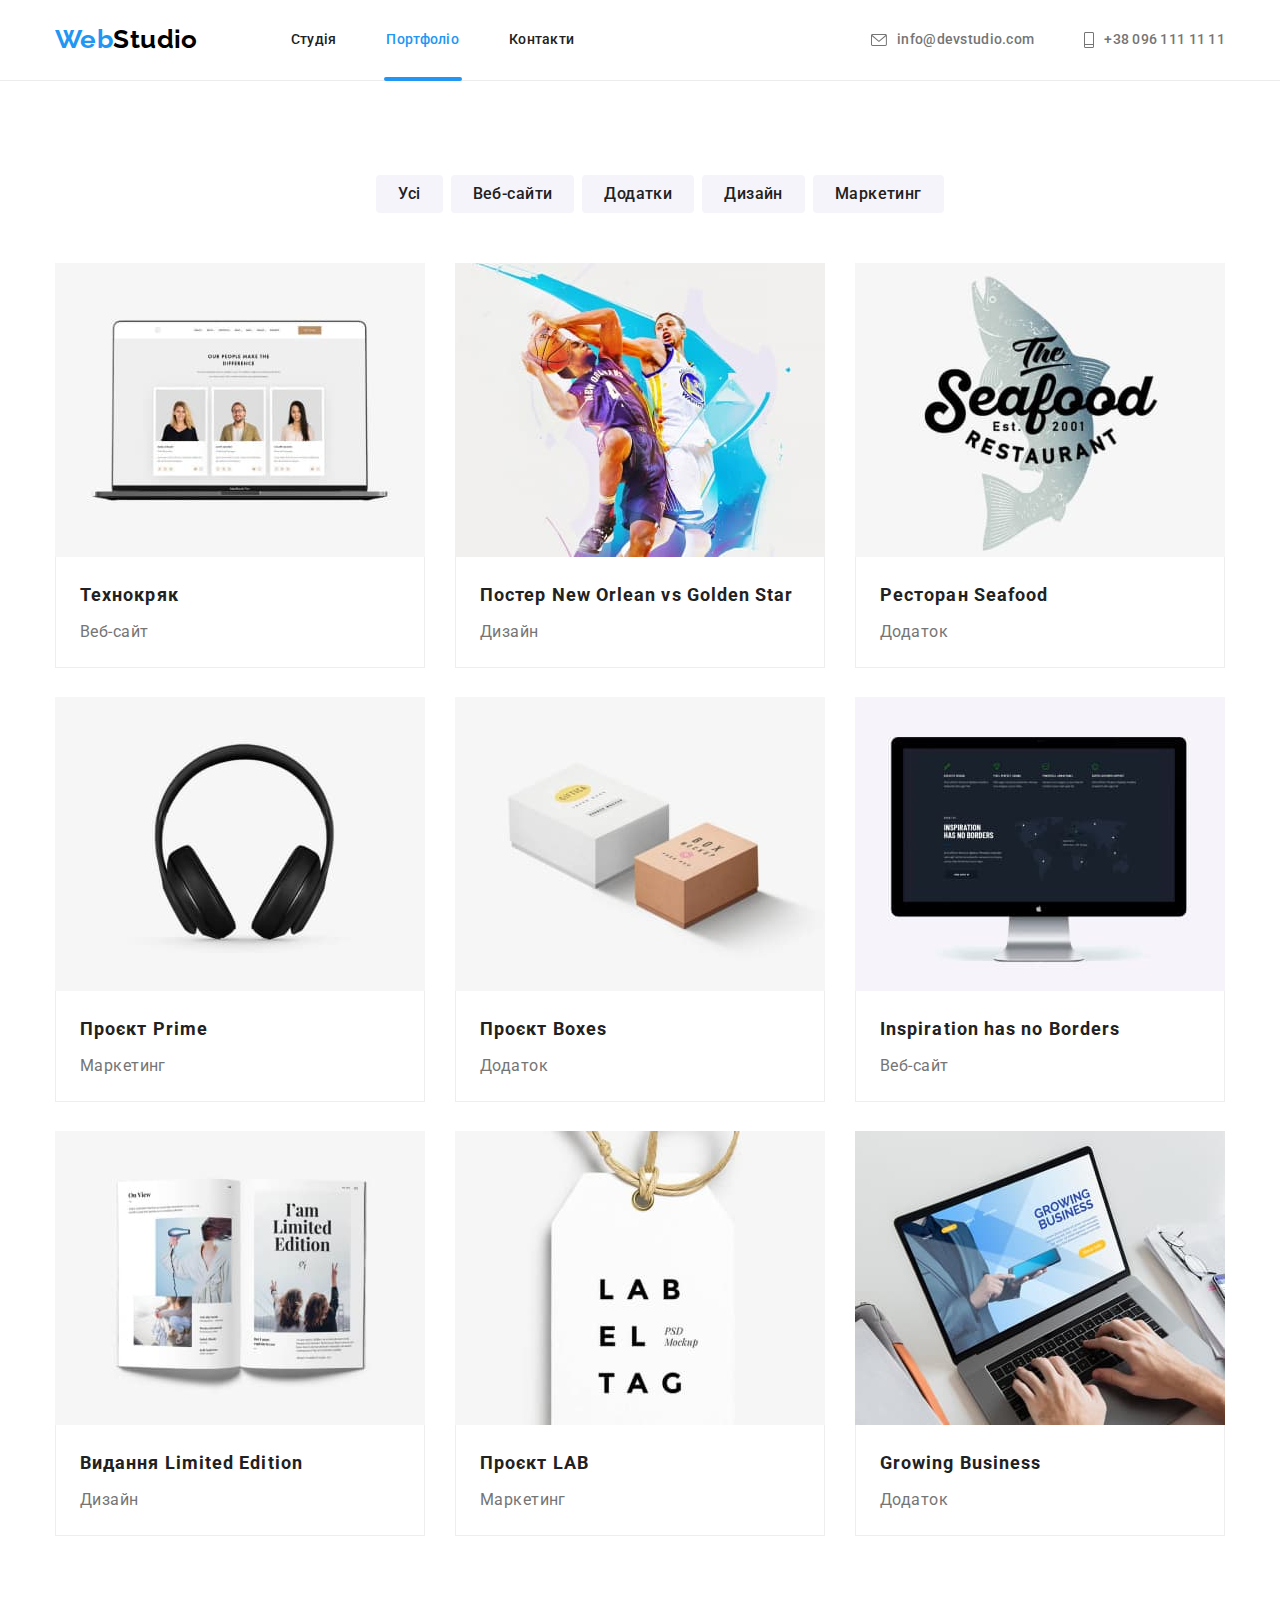
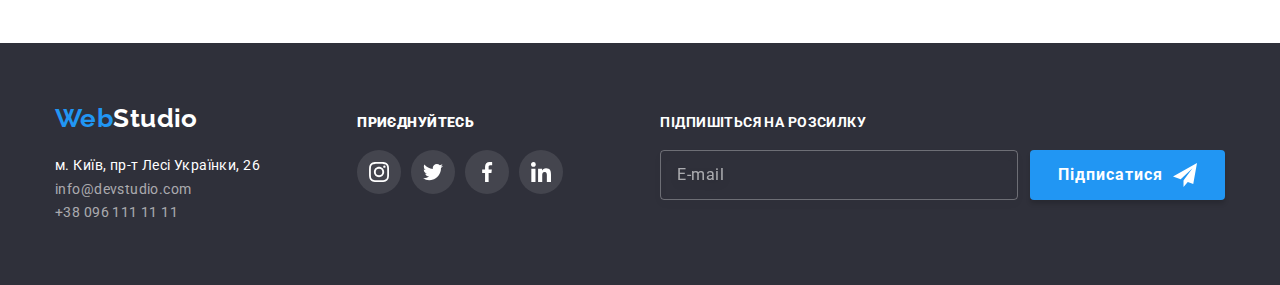
==== portfolio.html @ 3e05d27f "hw-6 copied" ====
<!DOCTYPE html>
<html lang="uk">
  <head>
    <meta charset="UTF-8" />
    <meta http-equiv="X-UA-Compatible" content="IE=edge" />
    <meta name="viewport" content="width=device-width, initial-scale=1.0" />
    <link rel="preconnect" href="https://fonts.googleapis.com" />
    <link rel="preconnect" href="https://fonts.gstatic.com" crossorigin />
    <link
      href="https://fonts.googleapis.com/css2?family=Raleway:wght@700&family=Roboto:wght@400;500;700;900&display=swap"
      rel="stylesheet"
    />
    <link
      rel="stylesheet"
      href="https://cdnjs.cloudflare.com/ajax/libs/modern-normalize/1.1.0/modern-normalize.min.css"
    />
    <link rel="stylesheet" href="./css/styles.css" />
    <title>Портфоліо</title>
  </head>
  <body>
    <header class="page-header">
      <div class="container main-nav">
        <a href="./index.html" class="logo-header"><span class="accent">Web</span>Studio</a>
        <nav>
          <ul class="site-nav">
            <li class="item"><a href="./index.html" class="link">Студія</a></li>
            <li class="item"><a href="./portfolio.html" class="link current">Портфоліо</a></li>
            <li class="item"><a href="" class="link">Контакти</a></li>
          </ul>
        </nav>
        <ul class="site-contacts">
          <li class="item">
            <a href="mailto:info@devstudio.com" class="link">
              <svg class="icon" width="16" height="12">
                <use href="./images/icons.svg#icon-envelope"></use>
              </svg>
              info@devstudio.com</a
            >
          </li>
          <li class="item">
            <a href="tel:+380961111111" class="link">
              <svg class="icon" width="10" height="16">
                <use href="./images/icons.svg#icon-tel"></use>
              </svg>
              +38 096 111 11 11</a
            >
          </li>
        </ul>
      </div>
    </header>
    <main>
      <section class="portfolio section">
        <div class="container">
          <h1 class="portfolio-heading visually-hidden">Портфоліо</h1>
          <ul class="portfolio-btns">
            <li class="item"><button type="button" class="portfolio-btn">Усі</button></li>
            <li class="item"><button type="button" class="portfolio-btn">Веб-сайти</button></li>
            <li class="item"><button type="button" class="portfolio-btn">Додатки</button></li>
            <li class="item"><button type="button" class="portfolio-btn">Дизайн</button></li>
            <li class="item"><button type="button" class="portfolio-btn">Маркетинг</button></li>
          </ul>
          <ul class="portfolio-tiles">
            <li class="item">
              <a href="" class="portfolio-link">
                <div class="tile-thumb">
                  <img class="image" src="./images/portfolio/img.jpg" alt="Технокряк" width="370" />
                  <p class="tile-description">
                    Ресурс пропонує комплексні пропозиції з різним рівнем функціоналу та сервісів.
                    Все це дозволить відвідувачу отримати вичерпні відомості про компанію чи
                    приватну особу.
                  </p>
                </div>
                <div class="tile">
                  <h2 class="tile-name">Технокряк</h2>
                  <p class="tile-text">Веб-сайт</p>
                </div>
              </a>
            </li>
            <li class="item">
              <a href="" class="portfolio-link">
                <div class="tile-thumb">
                  <img
                    class="image"
                    src="./images/portfolio/img-1.jpg"
                    alt="Постер New Orlean vs Golden Star"
                    width="370"
                  />
                  <p class="tile-description">
                    Lorem ipsum dolor sit amet, consectetur adipisicing elit. Inventore officiis eum
                    sed tenetur, laudantium consequuntur doloribus quod, rem quas tempore quaerat
                    repellendus ipsa saepe alias atque officia ex, facere libero!
                  </p>
                </div>
                <div class="tile">
                  <h2 class="tile-name">Постер New Orlean vs Golden Star</h2>
                  <p class="tile-text">Дизайн</p>
                </div>
              </a>
            </li>
            <li class="item">
              <a href="" class="portfolio-link">
                <div class="tile-thumb">
                  <img
                    class="image"
                    src="./images/portfolio/img-2.jpg"
                    alt="Ресторан Seafood"
                    width="370"
                  />
                  <p class="tile-description">
                    Lorem ipsum dolor sit amet, consectetur adipisicing elit. Inventore officiis eum
                    sed tenetur, laudantium consequuntur doloribus quod, rem quas tempore quaerat
                    repellendus ipsa saepe alias atque officia ex, facere libero!
                  </p>
                </div>
                <div class="tile">
                  <h2 class="tile-name">Ресторан Seafood</h2>
                  <p class="tile-text">Додаток</p>
                </div>
              </a>
            </li>
            <li class="item">
              <a href="" class="portfolio-link">
                <div class="tile-thumb">
                  <img
                    class="image"
                    src="./images/portfolio/img-3.jpg"
                    alt="Проєкт Prime"
                    width="370"
                  />
                  <p class="tile-description">
                    Lorem ipsum dolor sit amet, consectetur adipisicing elit. Inventore officiis eum
                    sed tenetur, laudantium consequuntur doloribus quod, rem quas tempore quaerat
                    repellendus ipsa saepe alias atque officia ex, facere libero!
                  </p>
                </div>
                <div class="tile">
                  <h2 class="tile-name">Проєкт Prime</h2>
                  <p class="tile-text">Маркетинг</p>
                </div>
              </a>
            </li>
            <li class="item">
              <a href="" class="portfolio-link">
                <div class="tile-thumb">
                  <img
                    class="image"
                    src="./images/portfolio/img-4.jpg"
                    alt="Проєкт Boxes"
                    width="370"
                  />
                  <p class="tile-description">
                    Lorem ipsum dolor sit amet, consectetur adipisicing elit. Inventore officiis eum
                    sed tenetur, laudantium consequuntur doloribus quod, rem quas tempore quaerat
                    repellendus ipsa saepe alias atque officia ex, facere libero!
                  </p>
                </div>
                <div class="tile">
                  <h2 class="tile-name">Проєкт Boxes</h2>
                  <p class="tile-text">Додаток</p>
                </div>
              </a>
            </li>
            <li class="item">
              <a href="" class="portfolio-link">
                <div class="tile-thumb">
                  <img
                    class="image"
                    src="./images/portfolio/img-5.jpg"
                    alt="Inspiration has no Borders"
                    width="370"
                  />
                  <p class="tile-description">
                    Lorem ipsum dolor sit amet, consectetur adipisicing elit. Inventore officiis eum
                    sed tenetur, laudantium consequuntur doloribus quod, rem quas tempore quaerat
                    repellendus ipsa saepe alias atque officia ex, facere libero!
                  </p>
                </div>
                <div class="tile">
                  <h2 class="tile-name">Inspiration has no Borders</h2>
                  <p class="tile-text">Веб-сайт</p>
                </div>
              </a>
            </li>
            <li class="item">
              <a href="" class="portfolio-link">
                <div class="tile-thumb">
                  <img
                    class="image"
                    src="./images/portfolio/img-6.jpg"
                    alt="Видання Limited Edition"
                    width="370"
                  />
                  <p class="tile-description">
                    Lorem ipsum dolor sit amet, consectetur adipisicing elit. Inventore officiis eum
                    sed tenetur, laudantium consequuntur doloribus quod, rem quas tempore quaerat
                    repellendus ipsa saepe alias atque officia ex, facere libero!
                  </p>
                </div>
                <div class="tile">
                  <h2 class="tile-name">Видання Limited Edition</h2>
                  <p class="tile-text">Дизайн</p>
                </div>
              </a>
            </li>
            <li class="item">
              <a href="" class="portfolio-link">
                <div class="tile-thumb">
                  <img
                    class="image"
                    src="./images/portfolio/img-7.jpg"
                    alt="Проєкт LAB"
                    width="370"
                  />
                  <p class="tile-description">
                    Lorem ipsum dolor sit amet, consectetur adipisicing elit. Inventore officiis eum
                    sed tenetur, laudantium consequuntur doloribus quod, rem quas tempore quaerat
                    repellendus ipsa saepe alias atque officia ex, facere libero!
                  </p>
                </div>
                <div class="tile">
                  <h2 class="tile-name">Проєкт LAB</h2>
                  <p class="tile-text">Маркетинг</p>
                </div>
              </a>
            </li>
            <li class="item">
              <a href="" class="portfolio-link">
                <div class="tile-thumb">
                  <img
                    class="image"
                    src="./images/portfolio/img-8.jpg"
                    alt="Growing Business"
                    width="370"
                  />
                  <p class="tile-description">
                    Lorem ipsum dolor sit amet, consectetur adipisicing elit. Inventore officiis eum
                    sed tenetur, laudantium consequuntur doloribus quod, rem quas tempore quaerat
                    repellendus ipsa saepe alias atque officia ex, facere libero!
                  </p>
                </div>
                <div class="tile">
                  <h2 class="tile-name">Growing Business</h2>
                  <p class="tile-text">Додаток</p>
                </div>
              </a>
            </li>
          </ul>
        </div>
      </section>
    </main>
    <footer class="page-footer">
      <div class="container footer">
        <div class="address-items">
          <a href="./index.html" class="logo-footer"><span class="accent">Web</span>Studio</a>
          <address>
            <ul class="address">
              <li>
                <a
                  class="address-link"
                  href="https://goo.gl/maps/VLPrRpzanvmtSd6Z9"
                  target="_blank"
                  rel="noopener noreferrer"
                  >м. Київ, пр-т Лесі Українки, 26</a
                >
              </li>
              <li>
                <a href="mailto:info@devstudio.com" class="address-mail">info@devstudio.com</a>
              </li>
              <li><a href="tel:+380961111111" class="address-tel">+38 096 111 11 11</a></li>
            </ul>
          </address>
        </div>
        <div class="footer-social">
          <p class="footer-text"><strong>приєднуйтесь</strong></p>
          <ul class="social-list">
            <li class="social-item">
              <a href="" class="social-link footer">
                <svg class="icon footer" width="20" height="20">
                  <use href="./images/icons.svg#icon-instagram"></use></svg
              ></a>
            </li>
            <li class="social-item">
              <a href="" class="social-link footer">
                <svg class="icon footer" width="20" height="20">
                  <use href="./images/icons.svg#icon-twitter"></use></svg
              ></a>
            </li>
            <li class="social-item">
              <a href="" class="social-link footer">
                <svg class="icon footer" width="20" height="20">
                  <use href="./images/icons.svg#icon-facebook"></use></svg
              ></a>
            </li>
            <li class="social-item">
              <a href="" class="social-link footer">
                <svg class="icon footer" width="20" height="20">
                  <use href="./images/icons.svg#icon-linkedin"></use></svg
              ></a>
            </li>
          </ul>
        </div>
        <form name="subscription" class="subscription">
          <label for="user_email" class="footer-text">Підпишіться на розсилку</label>
          <div class="sub-items">
            <input
              type="email"
              name="email"
              id="user_email"
              placeholder="E-mail"
              class="sub-input"
            />
            <button type="submit" class="sub-btn">
              Підписатися
              <svg class="sub icon" width="24" height="24">
                <use href="./images/icons.svg#icon-send"></use>
              </svg>
            </button>
          </div>
        </form>
      </div>
    </footer>
  </body>
</html>
---- css/styles.css ----
:root {
  --primary-bg-color: #ffffff;
  --secondary-bg-color: #2f303a;
  --accent-bg-color: #f5f4fa;
  --primary-text-color: #212121;
  --secondary-text-color: #757575;
  --accent-text-color: #2196f3;
}

body {
  font-family: 'Roboto', sans-serif;
  font-size: 14px;
  letter-spacing: 0.03em;
  background-color: var(--primary-bg-color);
  color: var(--primary-text-color);
}

/* * {
  outline: 1px solid #9a1115;
} */

/* Containers & Sections */

.container {
  width: 1200px;
  padding: 0 15px;
  margin-left: auto;
  margin-right: auto;
}

.section {
  padding: 94px 0px;
}

/* Header&Footer logo */

.page-header {
  border-bottom: 1px solid #ececec;
}

.logo-header,
.logo-footer {
  font-family: 'Raleway', sans-serif;
  text-decoration: none;
  font-weight: 700;
  font-size: 26px;
  line-height: 1.2;
  color: #000000;
}

.logo-footer {
  color: #ffffff;
}

.accent {
  color: var(--accent-text-color);
}

/* Header links */

.page-header .link {
  text-decoration: none;
  font-weight: 500;
  line-height: 1.1;
  letter-spacing: 0.02em;
}

.site-nav .link {
  display: block;
  padding: 32px 0;
  color: var(--primary-text-color);
}

.site-contacts .link {
  display: flex;
  align-items: center;
  padding: 32px 0;
  color: var(--secondary-text-color);
}

.link .icon {
  margin-right: 10px;
}

.link.current {
  position: relative;
  color: var(--accent-text-color);
}

.current::after {
  position: absolute;
  left: -2.5px;
  bottom: -1px;
  content: '';
  width: calc(100% + 5px);
  background-color: var(--accent-text-color);
  height: 4px;
  border-radius: 2px;
}

.link,
.social-link,
.costumer-link,
.address-link,
.address-mail,
.address-tel,
.sub-input,
.form-input,
.form-comment,
.checkbox,
.hero-btn,
.sub-btn,
.send-btn,
.close-btn,
.portfolio-btn,
.tile-description,
.portfolio-link {
  transition-property: background-color, border, box-shadow, color, transform;
  transition-duration: 250ms;
  transition-timing-function: cubic-bezier(0.4, 0, 0.2, 1);
}

.link:hover,
.link:focus {
  color: var(--accent-text-color);
}

.site-nav,
.site-contacts {
  display: flex;
  margin: 0;
  padding: 0;
  list-style-type: none;
}

.site-contacts {
  margin-left: auto;
}

.site-nav .item + .item,
.site-contacts .item + .item {
  margin-left: 50px;
}

.site-nav {
  margin-left: 93px;
}

.main-nav {
  display: flex;
  align-items: center;
}

/* Hero Section */
.hero.section {
  padding: 200px 0;
  max-width: 1600px;
  margin: 0 auto;
  background-image: linear-gradient(rgba(47, 48, 58, 0.4), rgba(47, 48, 58, 0.4)),
    url(../images/hero-bg.jpg);
  background-repeat: no-repeat;
  background-size: cover;
}

.hero {
  background-color: var(--secondary-bg-color);
  text-align: center;
}

.hero-heading {
  margin-top: 0;
  margin-bottom: 30px;
  padding: 0px 238px;
  font-weight: 900;
  font-size: 44px;
  line-height: 1.4;
  letter-spacing: 0.06em;
  text-transform: uppercase;
  color: #ffffff;
}

.hero-btn {
  padding: 10px 32px;
  border-radius: 4px;
  border: none;
  font-weight: 700;
  font-size: 16px;
  line-height: 1.9;
  letter-spacing: 0.06em;
  color: #ffffff;
  background-color: var(--accent-text-color);
  box-shadow: 0px 4px 4px rgba(0, 0, 0, 0.15);
  cursor: pointer;
}

.hero-btn:hover,
.hero-btn:focus,
.sub-btn:hover,
.sub-btn:focus,
.send-btn:hover,
.send-btn:focus {
  background-color: #188ce8;
}

/* Features Section */

.features-bg {
  display: flex;
  align-items: center;
  justify-content: center;
  margin-bottom: 30px;
  width: 270px;
  height: 120px;
  background-color: var(--accent-bg-color);
  border-radius: 4px;
}

.features-list {
  display: flex;
  margin: 0;
  padding-left: 0;
  list-style-type: none;
}

.features-list .item + .item {
  margin-left: 30px;
}

.features-heading {
  margin-top: 0px;
  margin-bottom: 10px;
  font-size: 14px;
  line-height: 1.1;
  text-transform: uppercase;
}

.features-text {
  margin: 0;
  font-weight: 400;
  font-size: 14px;
  line-height: 1.7;
  color: var(--secondary-text-color);
}

.visually-hidden {
  position: absolute;
  clip: rect(0 0 0 0);
  width: 1px;
  height: 1px;
  margin: -1px;
}

/* About & Team Section */

.about-heading,
.team-heading,
.costumers-heading {
  margin: 0px 0px 50px 0px;
  font-size: 36px;
  line-height: 1.2;
  text-align: center;
  color: var(--primary-text-color);
}

.about-list {
  display: flex;
  padding-left: 0;
  margin: 0;
  list-style-type: none;
}

.about-list .item + .item {
  margin-left: 30px;
}

.about-thumb {
  position: relative;
}

.image {
  display: block;
}

.description {
  position: absolute;
  bottom: 0;
  margin: 0;
  padding: 27px 0;
  width: 100%;
  font-size: 14px;
  line-height: 1.1;
  text-align: center;
  text-transform: uppercase;
  color: #ffffff;
  background: rgba(47, 48, 58, 0.8);
}

.about.section {
  padding-top: 0;
}

/* Team Section */

.team-member,
.member-spec {
  margin: 30px 0px 10px 0px;
  font-weight: 500;
  font-size: 16px;
  line-height: 1.2;
  text-align: center;
}

.member-spec {
  margin: 0;
  margin-bottom: 16px;
  font-weight: 400;
  color: var(--secondary-text-color);
}

.team-list {
  display: flex;
  margin: 0;
  padding-left: 0;
  justify-content: space-between;
  list-style-type: none;
}

.team {
  background-color: var(--accent-bg-color);
}

.team-list .item {
  background-color: var(--primary-bg-color);
  box-shadow: 0px 1px 3px rgba(0, 0, 0, 0.12), 0px 1px 1px rgba(0, 0, 0, 0.14),
    0px 2px 1px rgba(0, 0, 0, 0.2);
  border-radius: 4px;
}

.social-list {
  display: flex;
  list-style: none;
  justify-content: center;
  padding-left: 0;
  padding-bottom: 30px;
}

.social-item + .social-item {
  margin-left: 10px;
}

.social-link {
  width: 44px;
  height: 44px;
  border-radius: 50%;
  display: flex;
  align-items: center;
  justify-content: center;
  color: #afb1b8;
}

.social-link.footer {
  color: #ffffff;
  background-color: rgba(255, 255, 255, 0.1);
}

.social-link:hover {
  color: #ffffff;
  background-color: var(--accent-text-color);
}

.icon {
  fill: currentColor;
}

/* Costumers */

.costumers-list {
  display: flex;
  list-style: none;
  justify-content: center;
  padding-left: 0;
  margin: 0;
}

.costumer-item + .costumer-item {
  margin-left: 30px;
}

.costumer-link {
  width: 170px;
  height: 92px;
  border: 1px solid #afb1b8;
  border-radius: 4px;
  display: flex;
  align-items: center;
  justify-content: center;
  color: #afb1b8;
}

.costumer-link:hover {
  color: var(--accent-text-color);
  border: 1px solid var(--accent-text-color);
}

/* Footer */

.container.footer {
  display: flex;
  align-items: baseline;
  justify-content: space-between;
  width: 1200px;
  padding: 0 15px;
  margin-left: auto;
  margin-right: auto;
}

.page-footer {
  padding-top: 60px;
  background-color: var(--secondary-bg-color);
}

.address {
  margin-top: 20px;
  margin-bottom: 0;
  padding-bottom: 60px;
  padding-left: 0;
  list-style: none;
}

.address-link,
.address-mail,
.address-tel {
  text-decoration: none;
  font-style: normal;
  font-weight: 400;
  line-height: 1.7;
  color: #ffffff;
}

.address-mail,
.address-tel {
  color: rgba(255, 255, 255, 0.6);
}

.address-link:hover,
.address-link:focus,
.address-mail:hover,
.address-mail:focus,
.address-tel:hover,
.address-tel:focus {
  color: var(--accent-text-color);
}

.footer-text {
  margin: 0;
  font-weight: 700;
  line-height: 1.1;
  text-transform: uppercase;
  color: #ffffff;
}

.footer-social .social-list {
  margin: 20px 0 0 0;
  padding: 0;
}

/* Footer Subscription */

.sub-items {
  display: flex;
  margin-top: 20px;
}

.sub-input {
  margin-right: 12px;
  padding-left: 16px;
  width: 358px;
  height: 50px;
  background: none;
  outline: none;
  font-size: 16px;
  letter-spacing: 0.03em;
  color: rgba(255, 255, 255, 0.6);
  border: 1px solid rgba(255, 255, 255, 0.3);
  filter: drop-shadow(0px 4px 4px rgba(0, 0, 0, 0.15));
  border-radius: 4px;
}

.sub-input:focus,
.form-input:focus,
.form-comment:focus {
  border: 1px solid var(--accent-text-color);
}

.form-input:focus + svg {
  fill: var(--accent-text-color);
  transition-property: fill;
  transition-duration: 250ms;
  transition-timing-function: cubic-bezier(0.4, 0, 0.2, 1);
}

.sub-input::placeholder {
  color: rgba(255, 255, 255, 0.6);
}

.sub-btn {
  display: flex;
  align-items: center;
  justify-content: center;
  padding: 10px 28px;
  border: none;
  color: #ffffff;
  font-style: normal;
  font-weight: 700;
  font-size: 16px;
  line-height: 1.9;
  letter-spacing: 0.06em;
  background: var(--accent-text-color);
  box-shadow: 0px 4px 4px rgba(0, 0, 0, 0.15);
  border-radius: 4px;
  cursor: pointer;
}

.sub.icon {
  margin-left: 10px;
}

/* Portfolio btns & Image tiles*/

.portfolio-btns {
  display: flex;
  margin: 0;
  justify-content: center;
  list-style-type: none;
}

.portfolio-btn {
  border-radius: 4px;
  border: none;
  padding: 6px 22px;
  font-weight: 500;
  font-size: 16px;
  line-height: 1.6;
  letter-spacing: inherit;
  color: var(--primary-text-color);
  background-color: var(--accent-bg-color);
  cursor: pointer;
}

.portfolio-btns .item + .item {
  margin-left: 8px;
}

.portfolio-btn:hover,
.portfolio-btn:focus {
  color: #ffffff;
  background-color: var(--accent-text-color);
  box-shadow: 0px 3px 1px rgba(0, 0, 0, 0.1), 0px 1px 2px rgba(0, 0, 0, 0.08),
    0px 2px 2px rgba(0, 0, 0, 0.12);
}

.portfolio-tiles {
  display: flex;
  flex-wrap: wrap;
  justify-content: space-between;
  margin-top: 50px;
  padding-left: 0;
  list-style-type: none;
}

.portfolio-tiles .item:not(:nth-last-of-type(-n + 3)) {
  margin-bottom: 30px;
}

.portfolio-link {
  display: block;
  width: 370px;
  height: 404px;
  text-decoration: none;
}

.portfolio-link:hover,
.portfolio-link:focus {
  box-shadow: 0px 1px 1px rgba(0, 0, 0, 0.12), 0px 4px 4px rgba(0, 0, 0, 0.06),
    1px 4px 6px rgba(0, 0, 0, 0.16);
}

.portfolio-link:hover .tile-description,
.portfolio-link:focus .tile-description {
  transform: translateY(0%);
}

.tile-name {
  margin-top: 0;
  margin-bottom: 0;
  padding-top: 20px;
  font-size: 18px;
  line-height: 2;
  letter-spacing: 0.06em;
  color: var(--primary-text-color);
}

.tile {
  padding-left: 24px;
  border-right: 1px solid #eeeeee;
  border-bottom: 1px solid #eeeeee;
  border-left: 1px solid #eeeeee;
}

.tile-text {
  margin-top: 4px;
  margin-bottom: 0;
  padding-bottom: 20px;
  font-weight: 400;
  font-size: 16px;
  line-height: 1.9;
  color: var(--secondary-text-color);
}

.tile-thumb {
  position: relative;
  overflow: hidden;
}

.tile-description {
  position: absolute;
  top: 0;
  left: 0;
  transform: translateY(101%);
  margin: 0;
  padding: 63px 24px;
  height: 100%;
  font-size: 18px;
  line-height: 1.6;
  color: #ffffff;
  background: rgba(33, 150, 243, 0.9);
}

/* Modal */

.backdrop {
  position: fixed;
  top: 0;
  left: 0;
  width: 100%;
  height: 100%;
  background: rgba(0, 0, 0, 0.2);
}

.modal {
  position: absolute;
  top: 50%;
  left: 50%;
  transform: translate(-50%, -50%) scale(1);
  transition: transform 750ms cubic-bezier(0.4, 0, 0.2, 1),
    box-shadow 750ms cubic-bezier(0.4, 0, 0.2, 1), opacity 750ms cubic-bezier(0.4, 0, 0.2, 1);
  padding: 40px;
  width: 528px;
  height: 581px;
  background: #ffffff;
  box-shadow: 0px 1px 3px rgba(0, 0, 0, 0.12), 0px 1px 1px rgba(0, 0, 0, 0.14),
    0px 2px 1px rgba(0, 0, 0, 0.2);
  border-radius: 4px;
  opacity: 1;
}

.backdrop.is-hidden .modal {
  transform: translate(-50%, -50%) scale(0.75);
  box-shadow: none;
  opacity: 0;
}

.close-btn {
  position: absolute;
  right: 8px;
  top: 8px;
  display: flex;
  justify-content: center;
  align-items: center;
  width: 30px;
  height: 30px;
  background: #ffffff;
  border: 1px solid rgba(0, 0, 0, 0.1);
  border-radius: 50%;
  cursor: pointer;
}

.close-btn:hover,
.close-btn:focus {
  color: var(--accent-text-color);
}

.is-hidden {
  visibility: hidden;
  opacity: 0;
  pointer-events: none;
}

.modal-title {
  margin: 0 0 12px 0;
  font-weight: 700;
  font-size: 20px;
  line-height: 1.2;
  text-align: center;
}

.form-wrapper {
  display: flex;
  flex-direction: column;
}

.callback .form-wrapper + .form-wrapper {
  margin-top: 10px;
}

.input-wrap {
  position: relative;
}

.form.icon {
  position: absolute;
  top: 50%;
  left: 12px;
  transform: translateY(-50%);
}

.input-label {
  margin-bottom: 4px;
  font-size: 12px;
  line-height: 1.2;
  letter-spacing: 0.01em;
  color: var(--secondary-text-color);
}

.form-input {
  padding-left: 42px;
  width: 100%;
  height: 40px;
  outline: none;
  border: 1px solid rgba(33, 33, 33, 0.2);
  border-radius: 4px;
}

.form-comment {
  margin-bottom: 20px;
  padding: 16px 12px;
  width: 100%;
  height: 120px;
  outline: none;
  border: 1px solid rgba(33, 33, 33, 0.2);
  border-radius: 4px;
  resize: none;
}

.form-comment::placeholder {
  font-size: 12px;
  line-height: 1.2;
  letter-spacing: 0.01em;
  color: rgba(117, 117, 117, 0.5);
}

.checkbox {
  display: flex;
  align-items: center;
  justify-content: center;
  margin-right: 8.4px;
  width: 16px;
  height: 15px;
  color: #ffffff;
  border: 2px solid var(--primary-text-color);
  border-radius: 2px;
}

.accept input:checked + .checkbox {
  background: var(--accent-text-color);
  border: none;
}

.accept-lable {
  display: flex;
  margin-left: 12px;
  align-items: center;
  line-height: 1.7;
  color: var(--secondary-text-color);
}

.send-btn {
  padding: 10px 52px;
  margin: 30px 124px 40px 124px;
  border-radius: 4px;
  border: none;
  font-weight: 700;
  font-size: 16px;
  line-height: 1.9;
  letter-spacing: 0.06em;
  color: #ffffff;
  background-color: var(--accent-text-color);
  box-shadow: 0px 4px 4px rgba(0, 0, 0, 0.15);
  cursor: pointer;
}

.terms {
  position: relative;
  text-decoration: none;
  color: var(--accent-text-color);
}

.terms::after {
  position: absolute;
  left: 0;
  bottom: 2px;
  content: '';
  width: 100%;
  background-color: var(--accent-text-color);
  height: 1px;
}
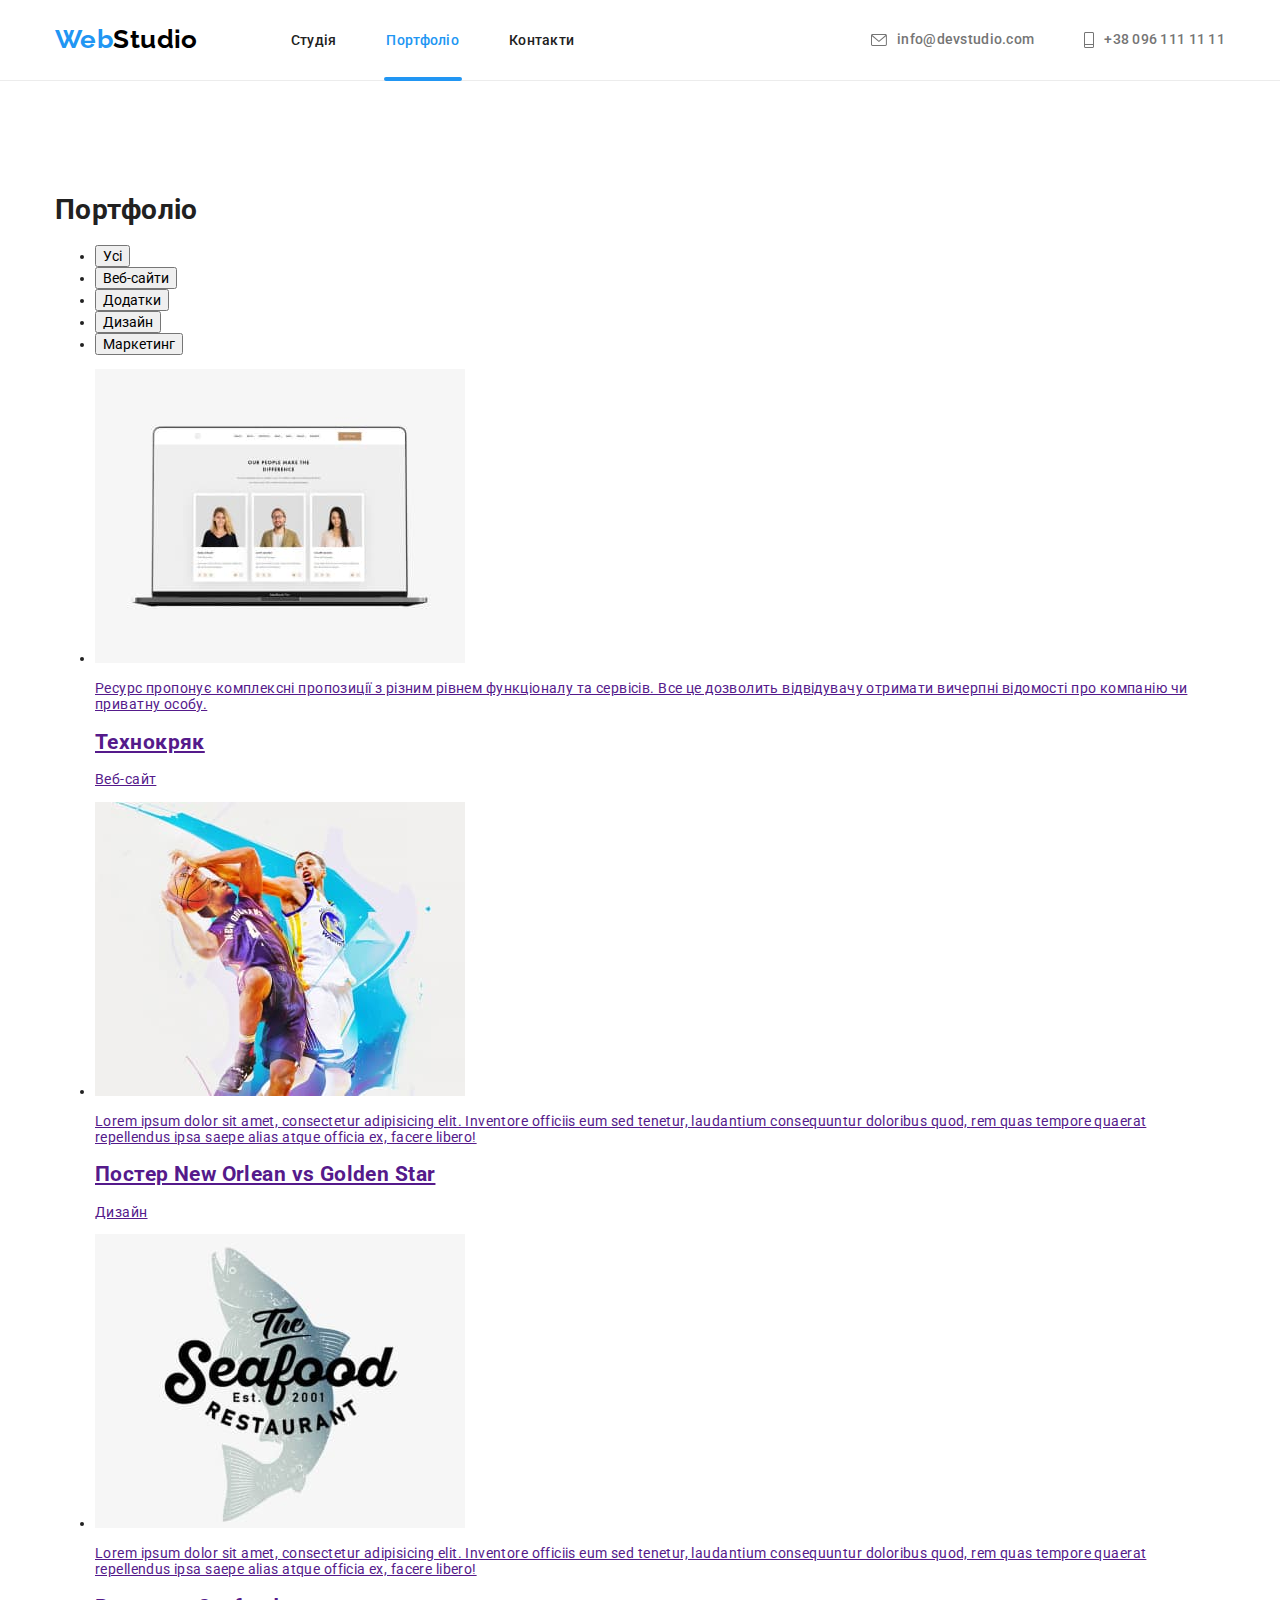
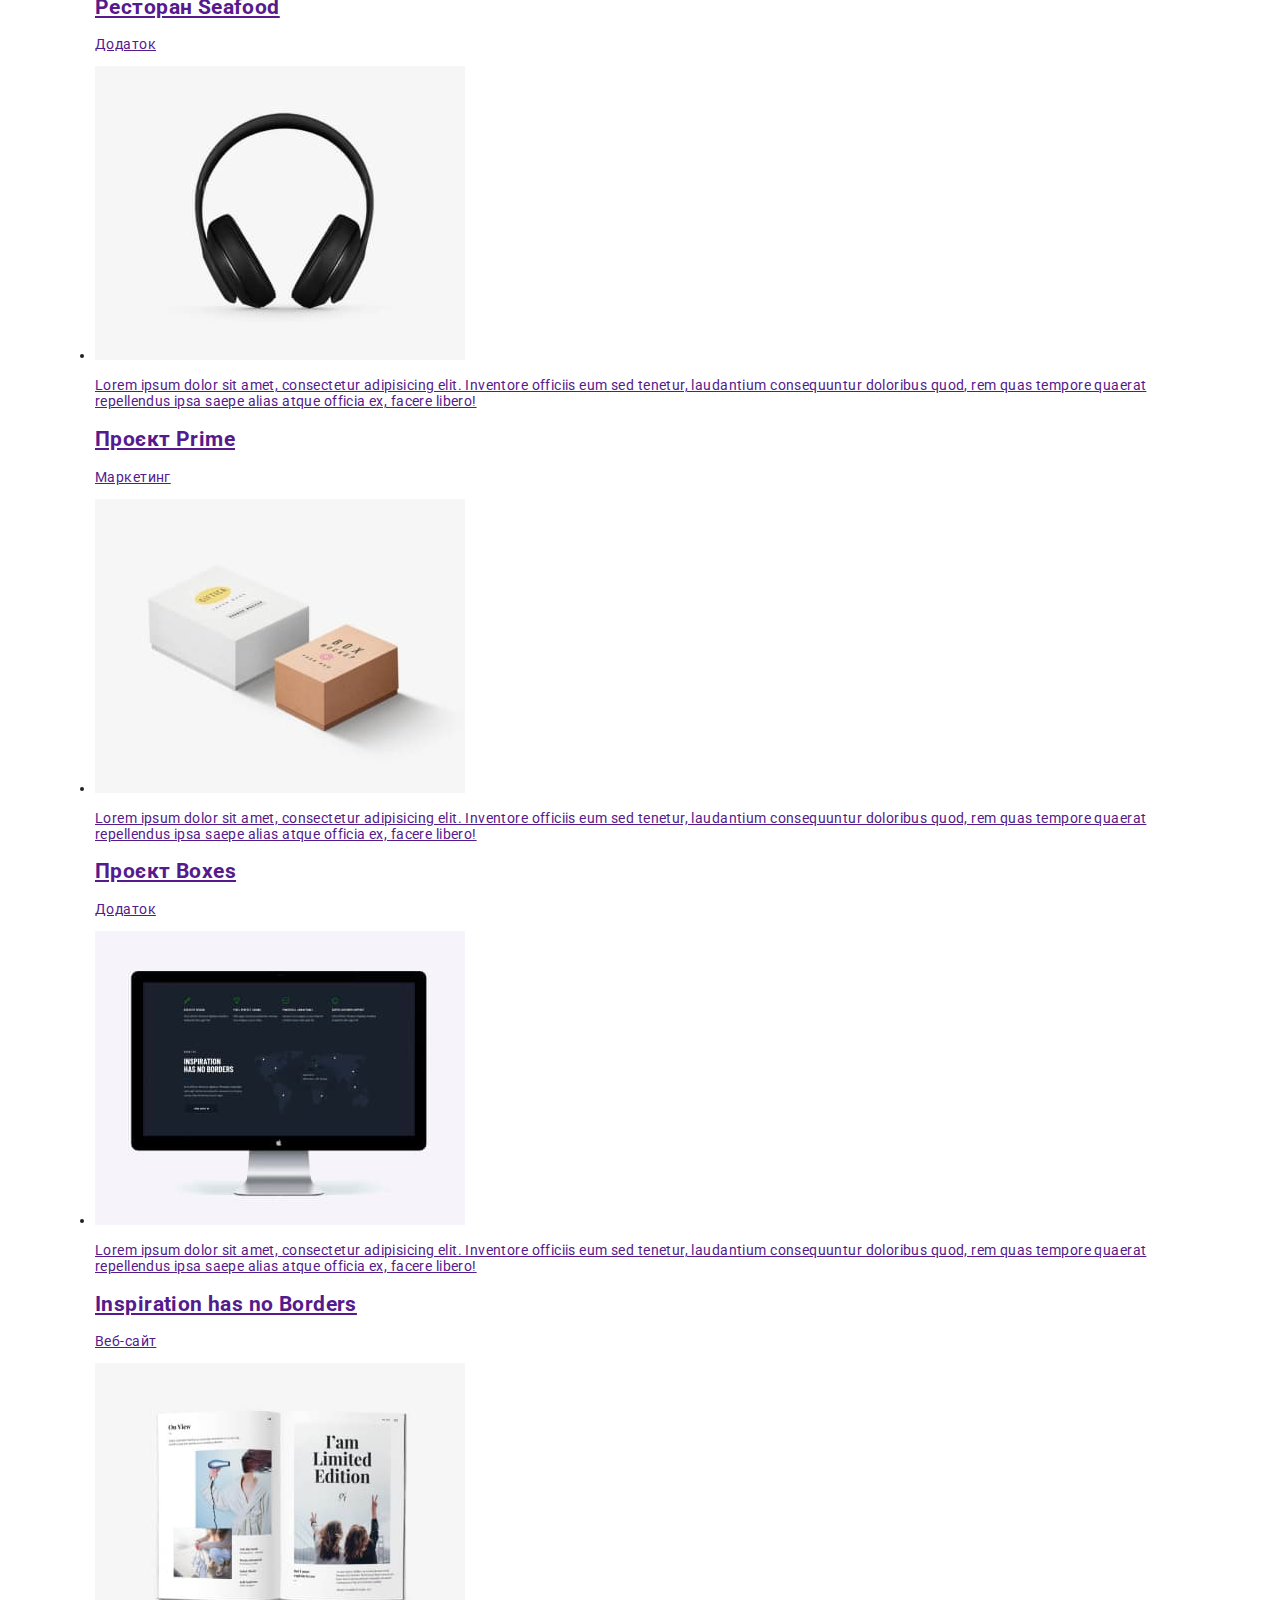
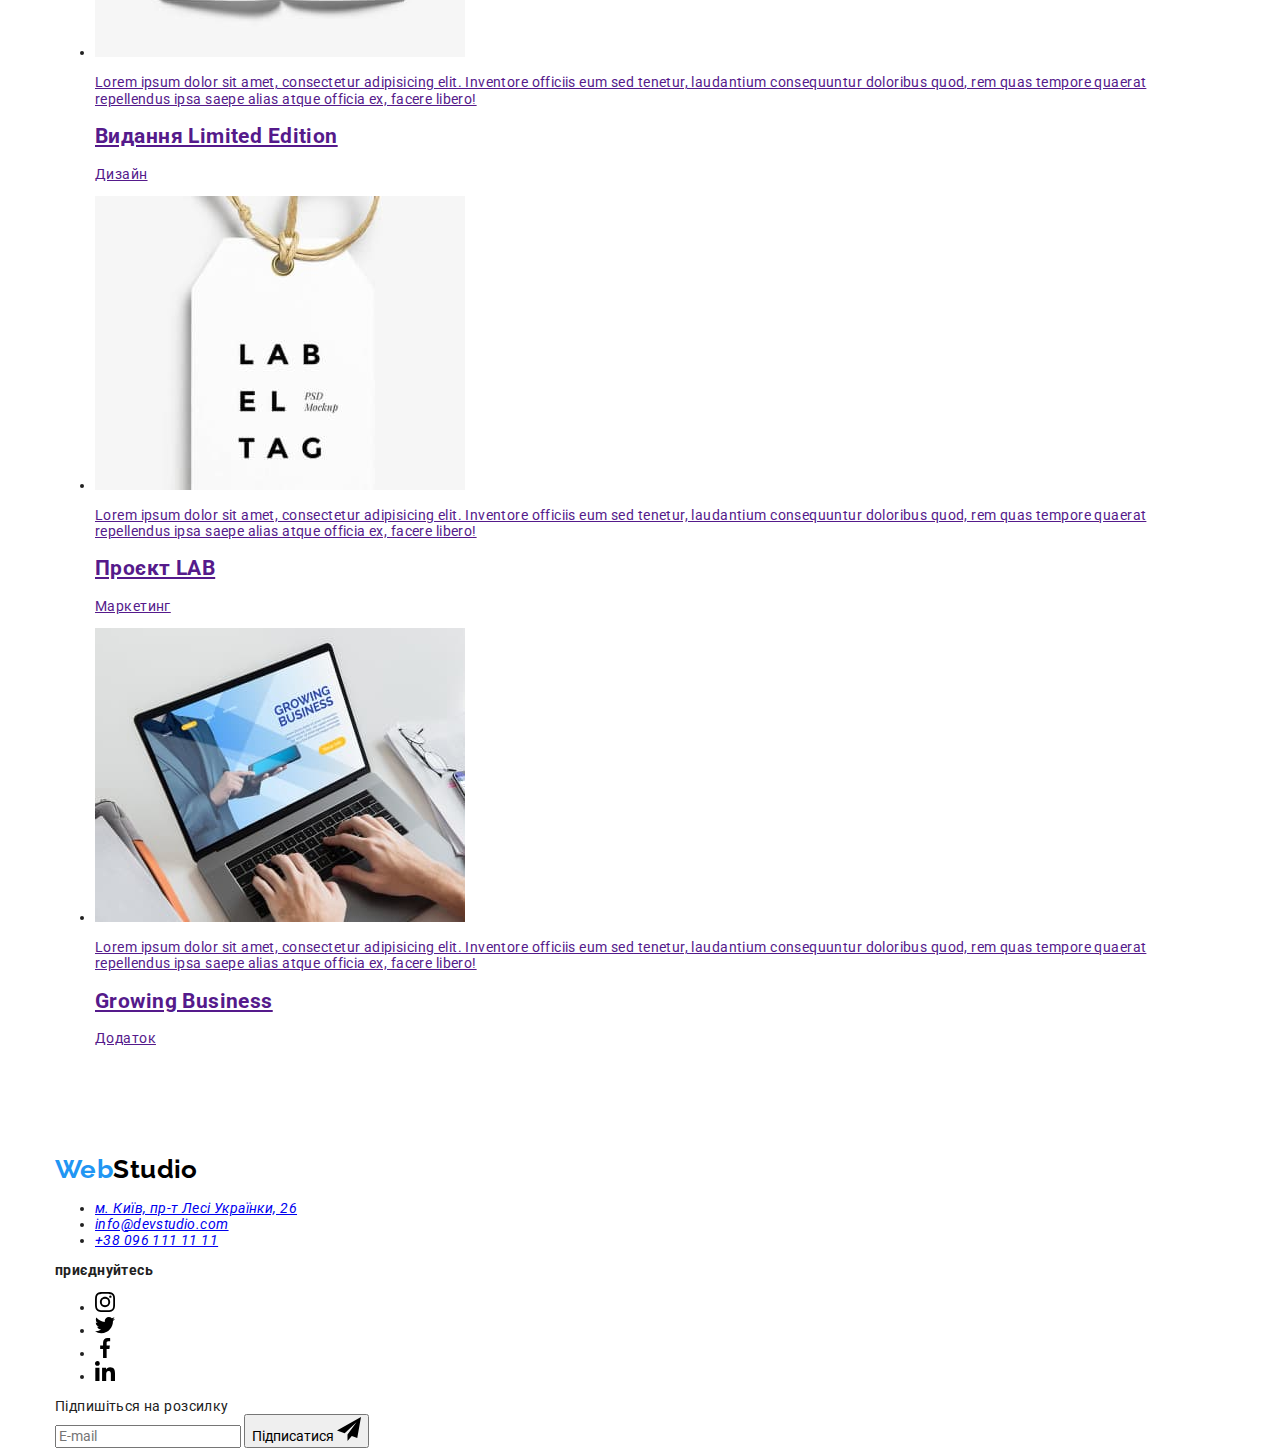
==== commit 3a3382bb: "header completed" ====
--- a/portfolio.html
+++ b/portfolio.html
@@ -14,32 +14,34 @@
       rel="stylesheet"
       href="https://cdnjs.cloudflare.com/ajax/libs/modern-normalize/1.1.0/modern-normalize.min.css"
     />
-    <link rel="stylesheet" href="./css/styles.css" />
+    <link rel="stylesheet" href="./css/main.min.css" />
     <title>Портфоліо</title>
   </head>
   <body>
     <header class="page-header">
-      <div class="container main-nav">
-        <a href="./index.html" class="logo-header"><span class="accent">Web</span>Studio</a>
+      <div class="container header-wrapper">
+        <a href="./index.html" class="logo"><span class="logo__accent">Web</span>Studio</a>
         <nav>
-          <ul class="site-nav">
-            <li class="item"><a href="./index.html" class="link">Студія</a></li>
-            <li class="item"><a href="./portfolio.html" class="link current">Портфоліо</a></li>
-            <li class="item"><a href="" class="link">Контакти</a></li>
+          <ul class="nav">
+            <li class="nav__item"><a href="./index.html" class="nav__link">Студія</a></li>
+            <li class="nav__item">
+              <a href="./portfolio.html" class="nav__link current">Портфоліо</a>
+            </li>
+            <li class="nav__item"><a href="" class="nav__link">Контакти</a></li>
           </ul>
         </nav>
-        <ul class="site-contacts">
-          <li class="item">
-            <a href="mailto:info@devstudio.com" class="link">
-              <svg class="icon" width="16" height="12">
+        <ul class="contacts">
+          <li class="contacts__item">
+            <a href="mailto:info@devstudio.com" class="contacts__link">
+              <svg class="contacts__icon" width="16" height="12">
                 <use href="./images/icons.svg#icon-envelope"></use>
               </svg>
               info@devstudio.com</a
             >
           </li>
-          <li class="item">
-            <a href="tel:+380961111111" class="link">
-              <svg class="icon" width="10" height="16">
+          <li class="contacts__item">
+            <a href="tel:+380961111111" class="contacts__link">
+              <svg class="contacts__icon" width="10" height="16">
                 <use href="./images/icons.svg#icon-tel"></use>
               </svg>
               +38 096 111 11 11</a
@@ -251,7 +253,7 @@
     <footer class="page-footer">
       <div class="container footer">
         <div class="address-items">
-          <a href="./index.html" class="logo-footer"><span class="accent">Web</span>Studio</a>
+          <a href="./index.html" class="logo"><span class="logo__accent">Web</span>Studio</a>
           <address>
             <ul class="address">
               <li>
--- a/css/main.min.css
+++ b/css/main.min.css
@@ -0,0 +1 @@
+body{font-family:"Roboto",sans-serif;font-size:14px;letter-spacing:.03em;background-color:#fff;color:#212121}.container{width:1200px;padding:0 15px;margin-left:auto;margin-right:auto}.section{padding:94px 0px}.logo{font-family:"Raleway",sans-serif;text-decoration:none;font-weight:700;font-size:26px;line-height:1.2;color:#000}.page-footer__logo{color:#fff}.logo__accent{color:#2196f3}.page-header{border-bottom:1px solid #ececec}.header-wrapper{display:-webkit-box;display:-ms-flexbox;display:flex;-webkit-box-align:center;-ms-flex-align:center;align-items:center}.nav{display:-webkit-box;display:-ms-flexbox;display:flex;margin:0 0 0 93px;padding:0;list-style-type:none}.nav__item+.nav__item{margin-left:50px}.nav__link{padding:32px 0;text-decoration:none;font-weight:500;line-height:1.1;letter-spacing:.02em;color:#212121}.nav__link:hover,.nav__link:focus{color:#2196f3}.contacts{display:-webkit-box;display:-ms-flexbox;display:flex;margin:0 0 0 auto;padding:0;list-style-type:none}.contacts__item+.contacts__item{margin-left:50px}.contacts__link{display:-webkit-box;display:-ms-flexbox;display:flex;-webkit-box-align:center;-ms-flex-align:center;align-items:center;padding:32px 0;text-decoration:none;font-weight:500;line-height:1.1;letter-spacing:.02em;color:#757575}.contacts__link:hover,.contacts__link:focus{color:#2196f3}.contacts__icon{margin-right:10px;fill:currentColor}.current{position:relative;color:#2196f3}.current::after{position:absolute;left:-2.5px;bottom:-1px;content:"";width:calc(100% + 5px);background-color:#2196f3;height:4px;border-radius:2px}/*# sourceMappingURL=main.min.css.map */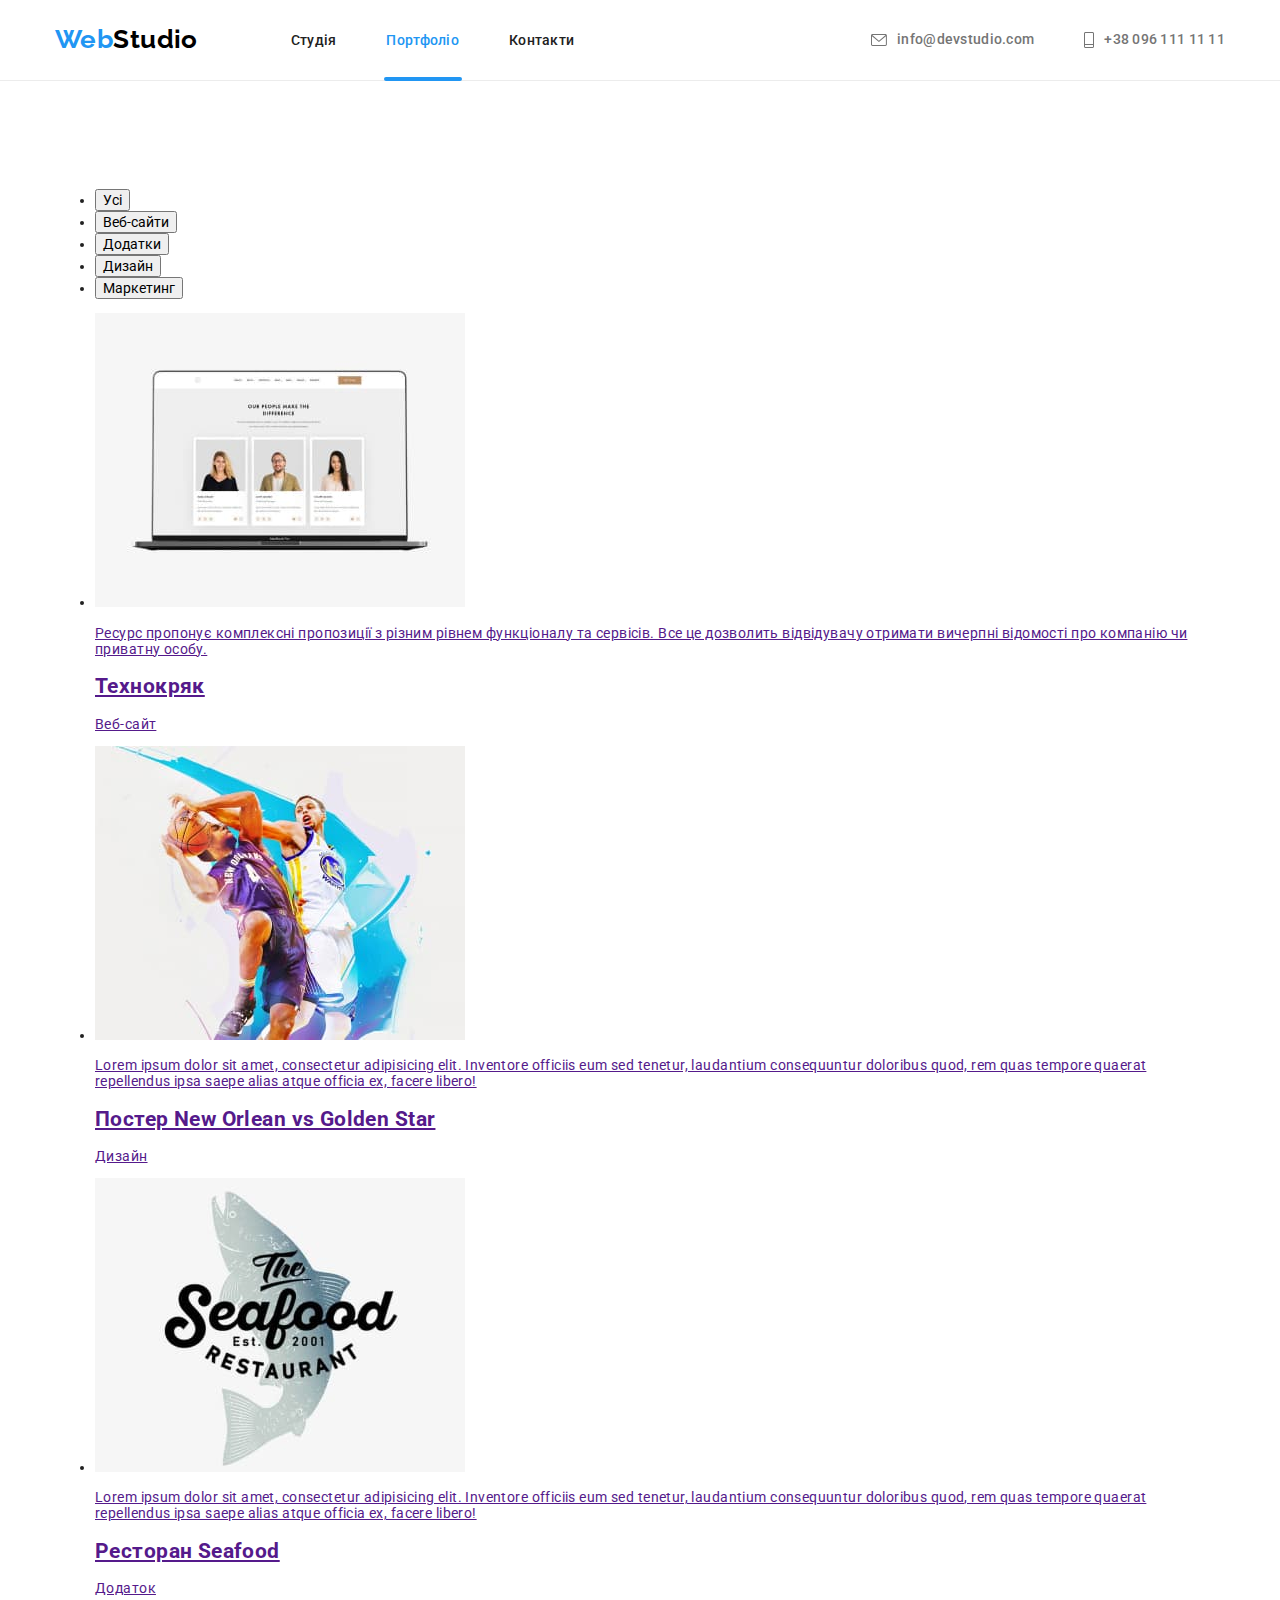
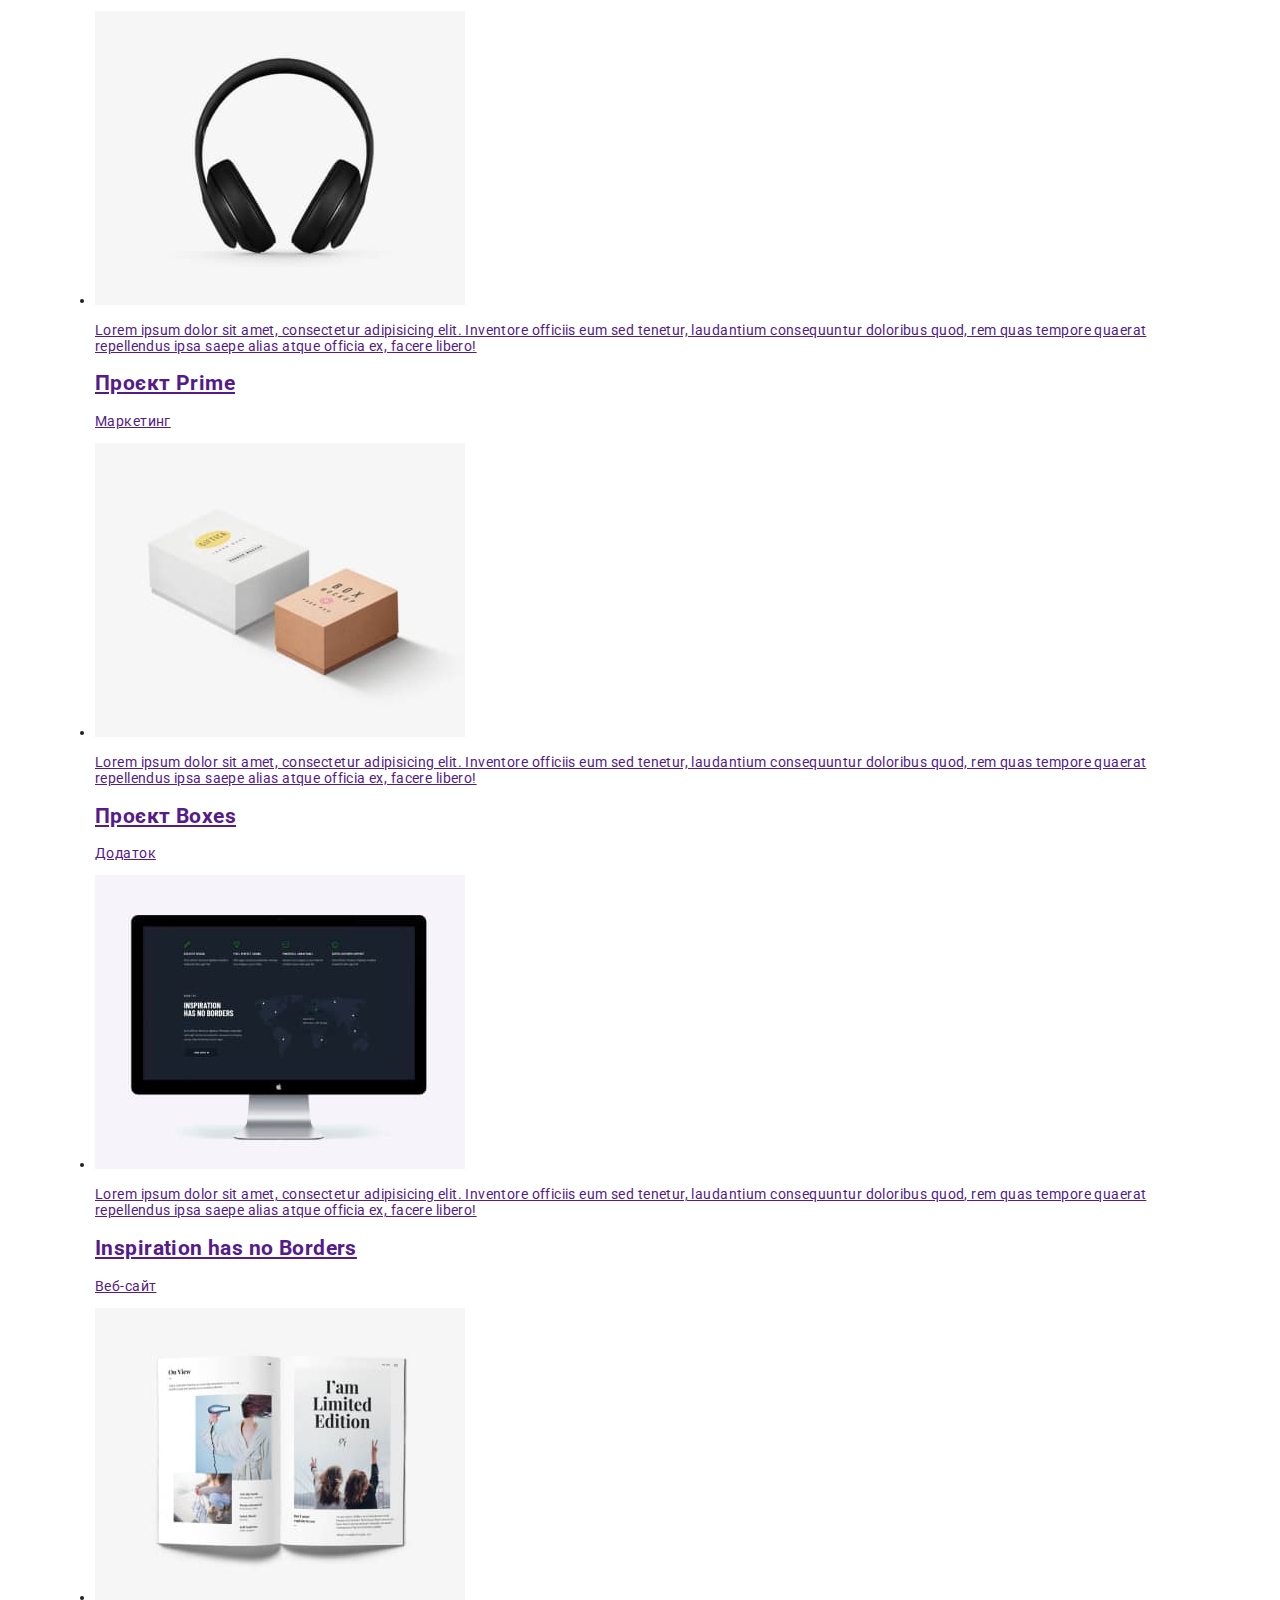
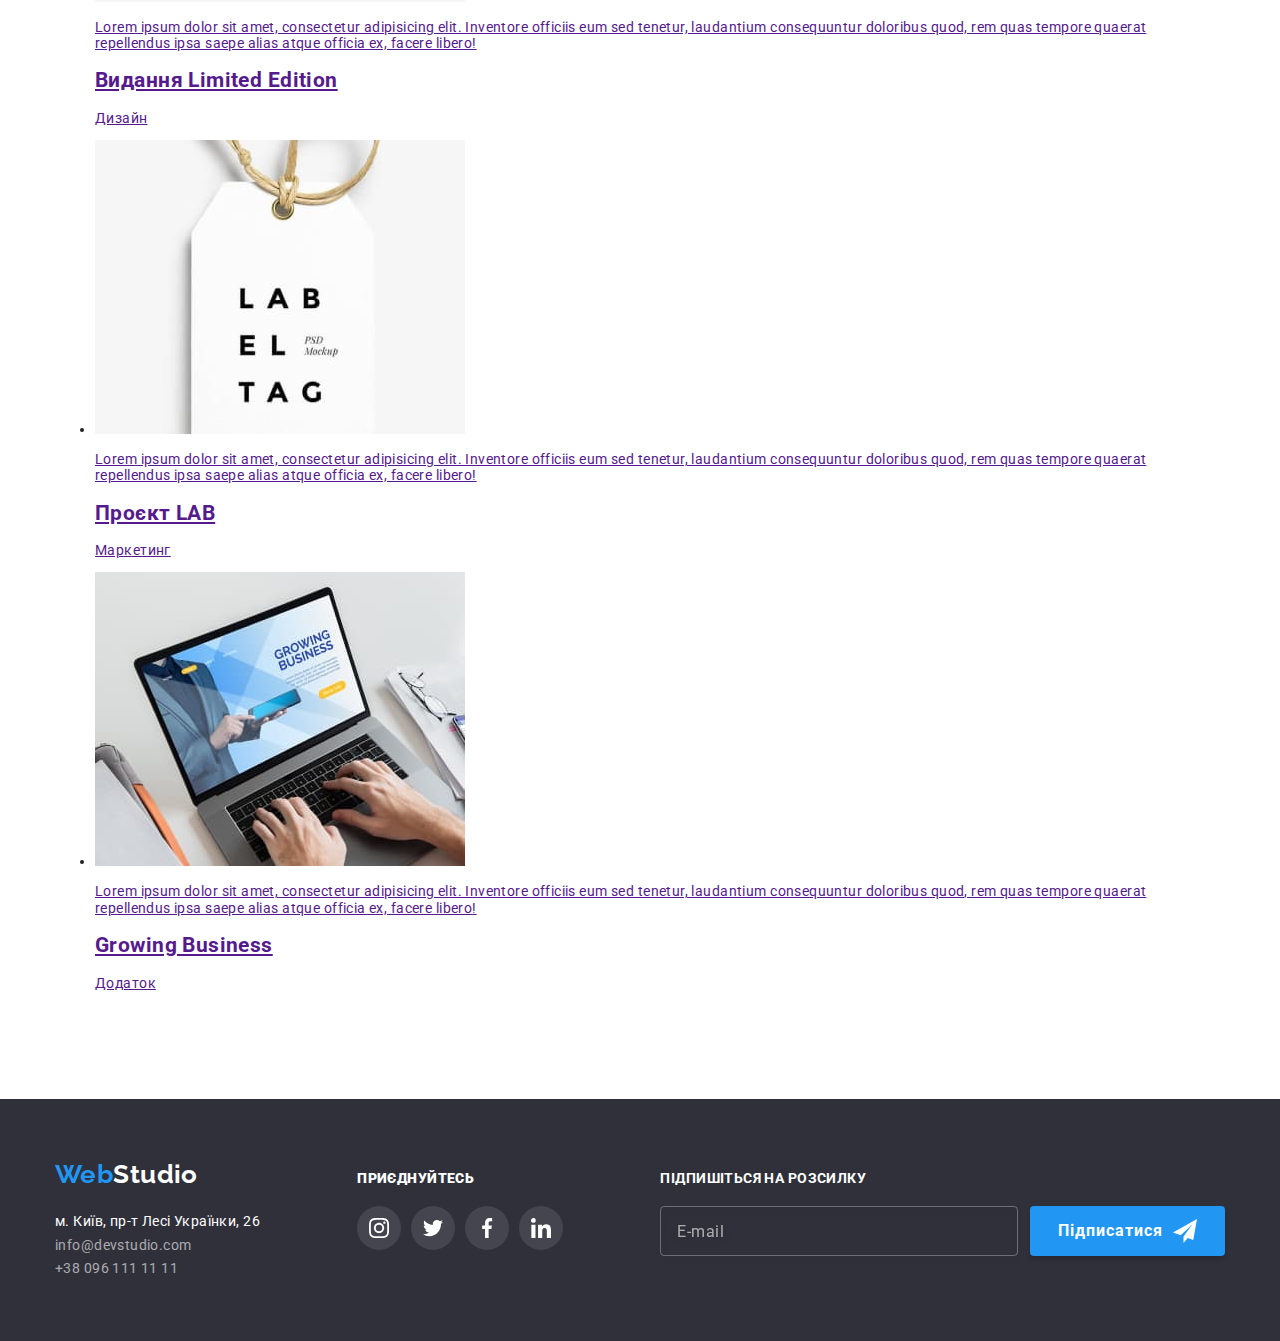
==== commit f42a5349: "footer added" ====
--- a/portfolio.html
+++ b/portfolio.html
@@ -253,12 +253,14 @@
     <footer class="page-footer">
       <div class="container footer">
         <div class="address-items">
-          <a href="./index.html" class="logo"><span class="logo__accent">Web</span>Studio</a>
+          <a href="./index.html" class="logo page-footer__logo"
+            ><span class="logo__accent">Web</span>Studio</a
+          >
           <address>
             <ul class="address">
               <li>
                 <a
-                  class="address-link"
+                  class="address__link"
                   href="https://goo.gl/maps/VLPrRpzanvmtSd6Z9"
                   target="_blank"
                   rel="noopener noreferrer"
@@ -266,54 +268,54 @@
                 >
               </li>
               <li>
-                <a href="mailto:info@devstudio.com" class="address-mail">info@devstudio.com</a>
+                <a href="mailto:info@devstudio.com" class="address__mail">info@devstudio.com</a>
               </li>
-              <li><a href="tel:+380961111111" class="address-tel">+38 096 111 11 11</a></li>
+              <li><a href="tel:+380961111111" class="address__tel">+38 096 111 11 11</a></li>
             </ul>
           </address>
         </div>
-        <div class="footer-social">
-          <p class="footer-text"><strong>приєднуйтесь</strong></p>
-          <ul class="social-list">
-            <li class="social-item">
-              <a href="" class="social-link footer">
-                <svg class="icon footer" width="20" height="20">
+        <div>
+          <p class="footer-cta"><strong>приєднуйтесь</strong></p>
+          <ul class="social__list footer-social__list">
+            <li class="social__item">
+              <a href="" class="social__link footer-social__link">
+                <svg class="social__icon footer" width="20" height="20">
                   <use href="./images/icons.svg#icon-instagram"></use></svg
               ></a>
             </li>
-            <li class="social-item">
-              <a href="" class="social-link footer">
-                <svg class="icon footer" width="20" height="20">
+            <li class="social__item">
+              <a href="" class="social__link footer-social__link">
+                <svg class="social__icon footer" width="20" height="20">
                   <use href="./images/icons.svg#icon-twitter"></use></svg
               ></a>
             </li>
-            <li class="social-item">
-              <a href="" class="social-link footer">
-                <svg class="icon footer" width="20" height="20">
+            <li class="social__item">
+              <a href="" class="social__link footer-social__link">
+                <svg class="social__icon footer" width="20" height="20">
                   <use href="./images/icons.svg#icon-facebook"></use></svg
               ></a>
             </li>
-            <li class="social-item">
-              <a href="" class="social-link footer">
-                <svg class="icon footer" width="20" height="20">
+            <li class="social__item">
+              <a href="" class="social__link footer-social__link">
+                <svg class="social__icon footer" width="20" height="20">
                   <use href="./images/icons.svg#icon-linkedin"></use></svg
               ></a>
             </li>
           </ul>
         </div>
         <form name="subscription" class="subscription">
-          <label for="user_email" class="footer-text">Підпишіться на розсилку</label>
-          <div class="sub-items">
+          <label for="user_email" class="footer-cta">Підпишіться на розсилку</label>
+          <div class="sub__items">
             <input
               type="email"
               name="email"
               id="user_email"
               placeholder="E-mail"
-              class="sub-input"
+              class="sub__input"
             />
-            <button type="submit" class="sub-btn">
+            <button type="submit" class="sub__btn">
               Підписатися
-              <svg class="sub icon" width="24" height="24">
+              <svg class="sub__icon" width="24" height="24">
                 <use href="./images/icons.svg#icon-send"></use>
               </svg>
             </button>
--- a/css/main.min.css
+++ b/css/main.min.css
@@ -1 +1 @@
-body{font-family:"Roboto",sans-serif;font-size:14px;letter-spacing:.03em;background-color:#fff;color:#212121}.container{width:1200px;padding:0 15px;margin-left:auto;margin-right:auto}.section{padding:94px 0px}.logo{font-family:"Raleway",sans-serif;text-decoration:none;font-weight:700;font-size:26px;line-height:1.2;color:#000}.page-footer__logo{color:#fff}.logo__accent{color:#2196f3}.page-header{border-bottom:1px solid #ececec}.header-wrapper{display:-webkit-box;display:-ms-flexbox;display:flex;-webkit-box-align:center;-ms-flex-align:center;align-items:center}.nav{display:-webkit-box;display:-ms-flexbox;display:flex;margin:0 0 0 93px;padding:0;list-style-type:none}.nav__item+.nav__item{margin-left:50px}.nav__link{padding:32px 0;text-decoration:none;font-weight:500;line-height:1.1;letter-spacing:.02em;color:#212121}.nav__link:hover,.nav__link:focus{color:#2196f3}.contacts{display:-webkit-box;display:-ms-flexbox;display:flex;margin:0 0 0 auto;padding:0;list-style-type:none}.contacts__item+.contacts__item{margin-left:50px}.contacts__link{display:-webkit-box;display:-ms-flexbox;display:flex;-webkit-box-align:center;-ms-flex-align:center;align-items:center;padding:32px 0;text-decoration:none;font-weight:500;line-height:1.1;letter-spacing:.02em;color:#757575}.contacts__link:hover,.contacts__link:focus{color:#2196f3}.contacts__icon{margin-right:10px;fill:currentColor}.current{position:relative;color:#2196f3}.current::after{position:absolute;left:-2.5px;bottom:-1px;content:"";width:calc(100% + 5px);background-color:#2196f3;height:4px;border-radius:2px}/*# sourceMappingURL=main.min.css.map */+body{font-family:"Roboto",sans-serif;font-size:14px;letter-spacing:.03em;background-color:#fff;color:#212121}.visually-hidden{position:absolute;clip:rect(0 0 0 0);width:1px;height:1px;margin:-1px}.transition,.sub__btn:hover,.sub__btn:focus,.sub__input:focus,.address__mail:hover,.address__mail:focus,.address__tel:hover,.address__tel:focus,.address__link:hover,.address__link:focus,.costumer__link:hover,.social__link:hover,.hero__btn:hover,.hero__btn:focus,.contacts__link:hover,.contacts__link:focus,.nav__link:hover,.nav__link:focus{-webkit-transition-property:background-color,border,color,fill,-webkit-box-shadow,-webkit-transform;transition-property:background-color,border,color,fill,-webkit-box-shadow,-webkit-transform;transition-property:background-color,border,box-shadow,color,fill,transform;transition-property:background-color,border,box-shadow,color,fill,transform,-webkit-box-shadow,-webkit-transform;-webkit-transition-duration:250ms;transition-duration:250ms;-webkit-transition-timing-function:cubic-bezier(0.4, 0, 0.2, 1);transition-timing-function:cubic-bezier(0.4, 0, 0.2, 1)}.container{width:1200px;padding:0 15px;margin-left:auto;margin-right:auto}.section{padding:94px 0px}.logo{font-family:"Raleway",sans-serif;text-decoration:none;font-weight:700;font-size:26px;line-height:1.2;color:#000}.logo__accent{color:#2196f3}.page-footer__logo{color:#fff}.page-header{border-bottom:1px solid #ececec}.header-wrapper{display:-webkit-box;display:-ms-flexbox;display:flex;-webkit-box-align:center;-ms-flex-align:center;align-items:center}.nav{display:-webkit-box;display:-ms-flexbox;display:flex;margin:0 0 0 93px;padding:0;list-style-type:none}.nav__item+.nav__item{margin-left:50px}.nav__link{padding:32px 0;text-decoration:none;font-weight:500;line-height:1.1;letter-spacing:.02em;color:#212121}.nav__link:hover,.nav__link:focus{color:#2196f3}.contacts{display:-webkit-box;display:-ms-flexbox;display:flex;margin:0 0 0 auto;padding:0;list-style-type:none}.contacts__item+.contacts__item{margin-left:50px}.contacts__link{display:-webkit-box;display:-ms-flexbox;display:flex;-webkit-box-align:center;-ms-flex-align:center;align-items:center;padding:32px 0;text-decoration:none;font-weight:500;line-height:1.1;letter-spacing:.02em;color:#757575}.contacts__link:hover,.contacts__link:focus{color:#2196f3}.contacts__icon{margin-right:10px;fill:currentColor}.current{position:relative;color:#2196f3}.current::after{position:absolute;left:-2.5px;bottom:-1px;content:"";width:calc(100% + 5px);background-color:#2196f3;height:4px;border-radius:2px}.hero{padding:200px 0;max-width:1600px;margin:0 auto;background-image:-webkit-gradient(linear, left top, left bottom, from(rgba(47, 48, 58, 0.4)), to(rgba(47, 48, 58, 0.4))),url(../images/hero-bg.jpg);background-image:linear-gradient(rgba(47, 48, 58, 0.4), rgba(47, 48, 58, 0.4)),url(../images/hero-bg.jpg);background-repeat:no-repeat;background-size:cover;background-color:#2f303a;text-align:center}.hero__heading{margin:0 0 30px 0;padding:0 238px;font-weight:900;font-size:44px;line-height:1.4;letter-spacing:.06em;text-transform:uppercase;color:#fff}.hero__btn{padding:10px 32px;border-radius:4px;border:none;font-weight:700;font-size:16px;line-height:1.9;letter-spacing:.06em;color:#fff;background-color:#2196f3;-webkit-box-shadow:0px 4px 4px rgba(0,0,0,.15);box-shadow:0px 4px 4px rgba(0,0,0,.15);cursor:pointer}.hero__btn:hover,.hero__btn:focus{background-color:#188ce8}.features__list{display:-webkit-box;display:-ms-flexbox;display:flex;margin:0;padding:0;list-style-type:none}.features__item+.features__item{margin-left:30px}.features__wrapper{display:-webkit-box;display:-ms-flexbox;display:flex;-webkit-box-align:center;-ms-flex-align:center;align-items:center;-webkit-box-pack:center;-ms-flex-pack:center;justify-content:center;margin:0 0 30px 0;width:270px;height:120px;background-color:#f5f4fa;border-radius:4px}.features__heading{margin:0 0 10px 0;font-size:14px;line-height:1.1;text-transform:uppercase}.features__text{margin:0;font-weight:400;font-size:14px;line-height:1.7;color:#757575}.about{padding-top:0}.about__heading{margin:0 0 50px 0;font-size:36px;line-height:1.2;text-align:center}.about__list{display:-webkit-box;display:-ms-flexbox;display:flex;-webkit-box-pack:justify;-ms-flex-pack:justify;justify-content:space-between;padding:0;margin:0;list-style-type:none}.about__thumb{position:relative}.about__img{display:block}.about__description{position:absolute;bottom:0;margin:0;padding:27px 0;width:100%;font-size:14px;line-height:1.1;text-align:center;text-transform:uppercase;color:#fff;background:rgba(47,48,58,.8)}.team{background-color:#f5f4fa}.team__heading{margin:0 0 50px 0;font-size:36px;line-height:1.2;text-align:center}.team__list{display:-webkit-box;display:-ms-flexbox;display:flex;margin:0;padding:0;-webkit-box-pack:justify;-ms-flex-pack:justify;justify-content:space-between;list-style-type:none}.team__item{background-color:#fff;-webkit-box-shadow:0px 1px 3px rgba(0,0,0,.12),0px 1px 1px rgba(0,0,0,.14),0px 2px 1px rgba(0,0,0,.2);box-shadow:0px 1px 3px rgba(0,0,0,.12),0px 1px 1px rgba(0,0,0,.14),0px 2px 1px rgba(0,0,0,.2);border-radius:4px}.team__img{display:block}.team__member{margin:30px 0 10px 0;font-weight:500;font-size:16px;line-height:1.2;text-align:center}.team__spec{margin:0 0 16px 0;font-weight:400;font-size:16px;line-height:1.2;color:#757575;text-align:center}.social__list{display:-webkit-box;display:-ms-flexbox;display:flex;list-style:none;-webkit-box-pack:center;-ms-flex-pack:center;justify-content:center;padding:0 0 30px 0}.footer-social__list{margin:20px 0 0 0;padding:0}.social__item+.social__item{margin-left:10px}.social__link{width:44px;height:44px;border-radius:50%;display:-webkit-box;display:-ms-flexbox;display:flex;-webkit-box-align:center;-ms-flex-align:center;align-items:center;-webkit-box-pack:center;-ms-flex-pack:center;justify-content:center;color:#afb1b8}.social__link:hover{color:#fff;background-color:#2196f3}.footer-social__link{color:#fff;background-color:rgba(255,255,255,.1)}.social__icon{fill:currentColor}.costumers__heading{margin:0 0 50px 0;font-size:36px;line-height:1.2;text-align:center}.costumers__list{display:-webkit-box;display:-ms-flexbox;display:flex;list-style:none;-webkit-box-pack:justify;-ms-flex-pack:justify;justify-content:space-between;padding:0;margin:0}.costumer__link{display:-webkit-box;display:-ms-flexbox;display:flex;-webkit-box-align:center;-ms-flex-align:center;align-items:center;-webkit-box-pack:center;-ms-flex-pack:center;justify-content:center;width:170px;height:92px;border:1px solid #afb1b8;border-radius:4px;color:#afb1b8}.costumer__link:hover{border:1px solid #2196f3;color:#2196f3}.costumer__icon{fill:currentColor}.footer{display:-webkit-box;display:-ms-flexbox;display:flex;-webkit-box-align:baseline;-ms-flex-align:baseline;align-items:baseline;-webkit-box-pack:justify;-ms-flex-pack:justify;justify-content:space-between}.page-footer{padding-top:60px;background-color:#2f303a}.address{margin:20px 0 0 0;padding:0 0 60px 0;list-style:none}.address__link{text-decoration:none;font-style:normal;font-weight:400;line-height:1.7;color:#fff}.address__link:hover,.address__link:focus{color:#2196f3}.address__mail,.address__tel{text-decoration:none;font-style:normal;font-weight:400;line-height:1.7;color:#fff;color:rgba(255,255,255,.6)}.address__mail:hover,.address__mail:focus,.address__tel:hover,.address__tel:focus{color:#2196f3}.footer-cta{margin:0;font-weight:700;line-height:1.1;text-transform:uppercase;color:#fff}.sub__items{display:-webkit-box;display:-ms-flexbox;display:flex;margin:20px 0 0 0}.sub__input{margin:0 12px 0 0;padding:0 0 0 16px;width:358px;height:50px;background:none;outline:none;font-size:16px;letter-spacing:.03em;color:rgba(255,255,255,.6);border:1px solid rgba(255,255,255,.3);-webkit-filter:drop-shadow(0px 4px 4px rgba(0, 0, 0, 0.15));filter:drop-shadow(0px 4px 4px rgba(0, 0, 0, 0.15));border-radius:4px}.sub__input:focus{border:1px solid #2196f3}.sub__input::-webkit-input-placeholder{color:rgba(255,255,255,.6)}.sub__input::-moz-placeholder{color:rgba(255,255,255,.6)}.sub__input:-ms-input-placeholder{color:rgba(255,255,255,.6)}.sub__input::-ms-input-placeholder{color:rgba(255,255,255,.6)}.sub__input::placeholder{color:rgba(255,255,255,.6)}.sub__btn{display:-webkit-box;display:-ms-flexbox;display:flex;-webkit-box-align:center;-ms-flex-align:center;align-items:center;-webkit-box-pack:center;-ms-flex-pack:center;justify-content:center;padding:10px 28px;border:none;color:#fff;font-style:normal;font-weight:700;font-size:16px;line-height:1.9;letter-spacing:.06em;background:#2196f3;-webkit-box-shadow:0px 4px 4px rgba(0,0,0,.15);box-shadow:0px 4px 4px rgba(0,0,0,.15);border-radius:4px;cursor:pointer}.sub__btn:hover,.sub__btn:focus{background-color:#188ce8}.sub__icon{fill:currentColor;margin-left:10px}/*# sourceMappingURL=main.min.css.map */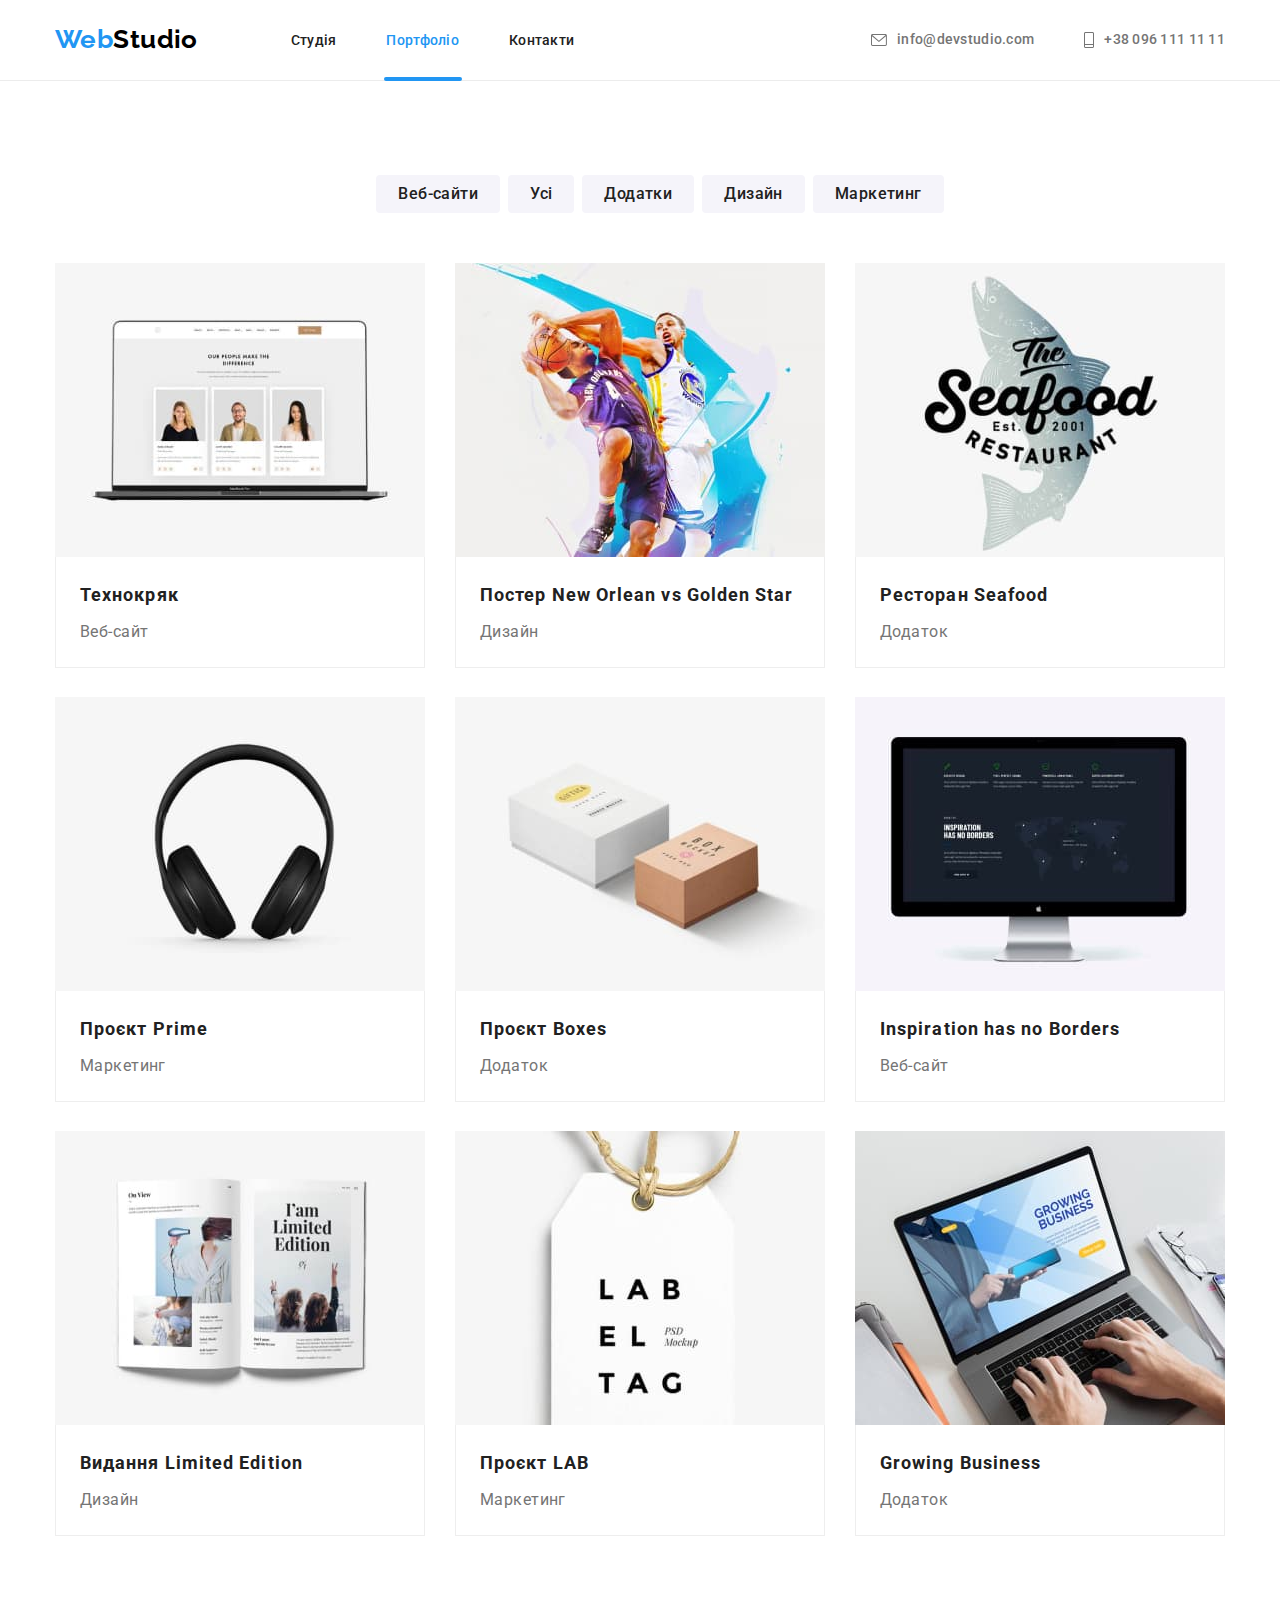
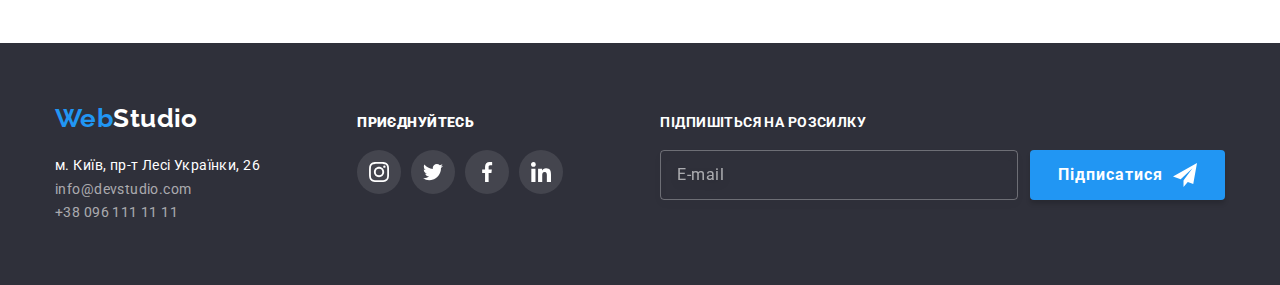
==== commit 55d9797a: "modal and portfolio scss added" ====
--- a/portfolio.html
+++ b/portfolio.html
@@ -54,195 +54,204 @@
       <section class="portfolio section">
         <div class="container">
           <h1 class="portfolio-heading visually-hidden">Портфоліо</h1>
-          <ul class="portfolio-btns">
-            <li class="item"><button type="button" class="portfolio-btn">Усі</button></li>
-            <li class="item"><button type="button" class="portfolio-btn">Веб-сайти</button></li>
-            <li class="item"><button type="button" class="portfolio-btn">Додатки</button></li>
-            <li class="item"><button type="button" class="portfolio-btn">Дизайн</button></li>
-            <li class="item"><button type="button" class="portfolio-btn">Маркетинг</button></li>
+          <ul class="filter">
+            <li class="filter__item">
+              <button type="button" class="filter__btn">Веб-сайти</button>
+            </li>
+            <li class="filter__item"><button type="button" class="filter__btn">Усі</button></li>
+            <li class="filter__item"><button type="button" class="filter__btn">Додатки</button></li>
+            <li class="filter__item"><button type="button" class="filter__btn">Дизайн</button></li>
+            <li class="filter__item">
+              <button type="button" class="filter__btn">Маркетинг</button>
+            </li>
           </ul>
-          <ul class="portfolio-tiles">
-            <li class="item">
-              <a href="" class="portfolio-link">
-                <div class="tile-thumb">
-                  <img class="image" src="./images/portfolio/img.jpg" alt="Технокряк" width="370" />
-                  <p class="tile-description">
+          <ul class="grid">
+            <li class="grid__item">
+              <a href="" class="grid__link">
+                <div class="grid__overlay">
+                  <img
+                    class="grid__img"
+                    src="./images/portfolio/img.jpg"
+                    alt="Технокряк"
+                    width="370"
+                  />
+                  <p class="grid__descr">
                     Ресурс пропонує комплексні пропозиції з різним рівнем функціоналу та сервісів.
                     Все це дозволить відвідувачу отримати вичерпні відомості про компанію чи
                     приватну особу.
                   </p>
                 </div>
-                <div class="tile">
-                  <h2 class="tile-name">Технокряк</h2>
-                  <p class="tile-text">Веб-сайт</p>
-                </div>
-              </a>
-            </li>
-            <li class="item">
-              <a href="" class="portfolio-link">
-                <div class="tile-thumb">
-                  <img
-                    class="image"
+                <div class="grid__content">
+                  <h2 class="grid__name">Технокряк</h2>
+                  <p class="grid__text">Веб-сайт</p>
+                </div>
+              </a>
+            </li>
+            <li class="grid__item">
+              <a href="" class="grid__link">
+                <div class="grid__overlay">
+                  <img
+                    class="grid__img"
                     src="./images/portfolio/img-1.jpg"
                     alt="Постер New Orlean vs Golden Star"
                     width="370"
                   />
-                  <p class="tile-description">
-                    Lorem ipsum dolor sit amet, consectetur adipisicing elit. Inventore officiis eum
-                    sed tenetur, laudantium consequuntur doloribus quod, rem quas tempore quaerat
-                    repellendus ipsa saepe alias atque officia ex, facere libero!
-                  </p>
-                </div>
-                <div class="tile">
-                  <h2 class="tile-name">Постер New Orlean vs Golden Star</h2>
-                  <p class="tile-text">Дизайн</p>
-                </div>
-              </a>
-            </li>
-            <li class="item">
-              <a href="" class="portfolio-link">
-                <div class="tile-thumb">
-                  <img
-                    class="image"
+                  <p class="grid__descr">
+                    Lorem ipsum dolor sit amet, consectetur adipisicing elit. Inventore officiis eum
+                    sed tenetur, laudantium consequuntur doloribus quod, rem quas tempore quaerat
+                    repellendus ipsa saepe alias atque officia ex, facere libero!
+                  </p>
+                </div>
+                <div class="grid__content">
+                  <h2 class="grid__name">Постер New Orlean vs Golden Star</h2>
+                  <p class="grid__text">Дизайн</p>
+                </div>
+              </a>
+            </li>
+            <li class="grid__item">
+              <a href="" class="grid__link">
+                <div class="grid__overlay">
+                  <img
+                    class="grid__img"
                     src="./images/portfolio/img-2.jpg"
                     alt="Ресторан Seafood"
                     width="370"
                   />
-                  <p class="tile-description">
-                    Lorem ipsum dolor sit amet, consectetur adipisicing elit. Inventore officiis eum
-                    sed tenetur, laudantium consequuntur doloribus quod, rem quas tempore quaerat
-                    repellendus ipsa saepe alias atque officia ex, facere libero!
-                  </p>
-                </div>
-                <div class="tile">
-                  <h2 class="tile-name">Ресторан Seafood</h2>
-                  <p class="tile-text">Додаток</p>
-                </div>
-              </a>
-            </li>
-            <li class="item">
-              <a href="" class="portfolio-link">
-                <div class="tile-thumb">
-                  <img
-                    class="image"
+                  <p class="grid__descr">
+                    Lorem ipsum dolor sit amet, consectetur adipisicing elit. Inventore officiis eum
+                    sed tenetur, laudantium consequuntur doloribus quod, rem quas tempore quaerat
+                    repellendus ipsa saepe alias atque officia ex, facere libero!
+                  </p>
+                </div>
+                <div class="grid__content">
+                  <h2 class="grid__name">Ресторан Seafood</h2>
+                  <p class="grid__text">Додаток</p>
+                </div>
+              </a>
+            </li>
+            <li class="grid__item">
+              <a href="" class="grid__link">
+                <div class="grid__overlay">
+                  <img
+                    class="grid__img"
                     src="./images/portfolio/img-3.jpg"
                     alt="Проєкт Prime"
                     width="370"
                   />
-                  <p class="tile-description">
-                    Lorem ipsum dolor sit amet, consectetur adipisicing elit. Inventore officiis eum
-                    sed tenetur, laudantium consequuntur doloribus quod, rem quas tempore quaerat
-                    repellendus ipsa saepe alias atque officia ex, facere libero!
-                  </p>
-                </div>
-                <div class="tile">
-                  <h2 class="tile-name">Проєкт Prime</h2>
-                  <p class="tile-text">Маркетинг</p>
-                </div>
-              </a>
-            </li>
-            <li class="item">
-              <a href="" class="portfolio-link">
-                <div class="tile-thumb">
-                  <img
-                    class="image"
+                  <p class="grid__descr">
+                    Lorem ipsum dolor sit amet, consectetur adipisicing elit. Inventore officiis eum
+                    sed tenetur, laudantium consequuntur doloribus quod, rem quas tempore quaerat
+                    repellendus ipsa saepe alias atque officia ex, facere libero!
+                  </p>
+                </div>
+                <div class="grid__content">
+                  <h2 class="grid__name">Проєкт Prime</h2>
+                  <p class="grid__text">Маркетинг</p>
+                </div>
+              </a>
+            </li>
+            <li class="grid__item">
+              <a href="" class="grid__link">
+                <div class="grid__overlay">
+                  <img
+                    class="grid__img"
                     src="./images/portfolio/img-4.jpg"
                     alt="Проєкт Boxes"
                     width="370"
                   />
-                  <p class="tile-description">
-                    Lorem ipsum dolor sit amet, consectetur adipisicing elit. Inventore officiis eum
-                    sed tenetur, laudantium consequuntur doloribus quod, rem quas tempore quaerat
-                    repellendus ipsa saepe alias atque officia ex, facere libero!
-                  </p>
-                </div>
-                <div class="tile">
-                  <h2 class="tile-name">Проєкт Boxes</h2>
-                  <p class="tile-text">Додаток</p>
-                </div>
-              </a>
-            </li>
-            <li class="item">
-              <a href="" class="portfolio-link">
-                <div class="tile-thumb">
-                  <img
-                    class="image"
+                  <p class="grid__descr">
+                    Lorem ipsum dolor sit amet, consectetur adipisicing elit. Inventore officiis eum
+                    sed tenetur, laudantium consequuntur doloribus quod, rem quas tempore quaerat
+                    repellendus ipsa saepe alias atque officia ex, facere libero!
+                  </p>
+                </div>
+                <div class="grid__content">
+                  <h2 class="grid__name">Проєкт Boxes</h2>
+                  <p class="grid__text">Додаток</p>
+                </div>
+              </a>
+            </li>
+            <li class="grid__item">
+              <a href="" class="grid__link">
+                <div class="grid__overlay">
+                  <img
+                    class="grid__img"
                     src="./images/portfolio/img-5.jpg"
                     alt="Inspiration has no Borders"
                     width="370"
                   />
-                  <p class="tile-description">
-                    Lorem ipsum dolor sit amet, consectetur adipisicing elit. Inventore officiis eum
-                    sed tenetur, laudantium consequuntur doloribus quod, rem quas tempore quaerat
-                    repellendus ipsa saepe alias atque officia ex, facere libero!
-                  </p>
-                </div>
-                <div class="tile">
-                  <h2 class="tile-name">Inspiration has no Borders</h2>
-                  <p class="tile-text">Веб-сайт</p>
-                </div>
-              </a>
-            </li>
-            <li class="item">
-              <a href="" class="portfolio-link">
-                <div class="tile-thumb">
-                  <img
-                    class="image"
+                  <p class="grid__descr">
+                    Lorem ipsum dolor sit amet, consectetur adipisicing elit. Inventore officiis eum
+                    sed tenetur, laudantium consequuntur doloribus quod, rem quas tempore quaerat
+                    repellendus ipsa saepe alias atque officia ex, facere libero!
+                  </p>
+                </div>
+                <div class="grid__content">
+                  <h2 class="grid__name">Inspiration has no Borders</h2>
+                  <p class="grid__text">Веб-сайт</p>
+                </div>
+              </a>
+            </li>
+            <li class="grid__item">
+              <a href="" class="grid__link">
+                <div class="grid__overlay">
+                  <img
+                    class="grid__img"
                     src="./images/portfolio/img-6.jpg"
                     alt="Видання Limited Edition"
                     width="370"
                   />
-                  <p class="tile-description">
-                    Lorem ipsum dolor sit amet, consectetur adipisicing elit. Inventore officiis eum
-                    sed tenetur, laudantium consequuntur doloribus quod, rem quas tempore quaerat
-                    repellendus ipsa saepe alias atque officia ex, facere libero!
-                  </p>
-                </div>
-                <div class="tile">
-                  <h2 class="tile-name">Видання Limited Edition</h2>
-                  <p class="tile-text">Дизайн</p>
-                </div>
-              </a>
-            </li>
-            <li class="item">
-              <a href="" class="portfolio-link">
-                <div class="tile-thumb">
-                  <img
-                    class="image"
+                  <p class="grid__descr">
+                    Lorem ipsum dolor sit amet, consectetur adipisicing elit. Inventore officiis eum
+                    sed tenetur, laudantium consequuntur doloribus quod, rem quas tempore quaerat
+                    repellendus ipsa saepe alias atque officia ex, facere libero!
+                  </p>
+                </div>
+                <div class="grid__content">
+                  <h2 class="grid__name">Видання Limited Edition</h2>
+                  <p class="grid__text">Дизайн</p>
+                </div>
+              </a>
+            </li>
+            <li class="grid__item">
+              <a href="" class="grid__link">
+                <div class="grid__overlay">
+                  <img
+                    class="grid__img"
                     src="./images/portfolio/img-7.jpg"
                     alt="Проєкт LAB"
                     width="370"
                   />
-                  <p class="tile-description">
-                    Lorem ipsum dolor sit amet, consectetur adipisicing elit. Inventore officiis eum
-                    sed tenetur, laudantium consequuntur doloribus quod, rem quas tempore quaerat
-                    repellendus ipsa saepe alias atque officia ex, facere libero!
-                  </p>
-                </div>
-                <div class="tile">
-                  <h2 class="tile-name">Проєкт LAB</h2>
-                  <p class="tile-text">Маркетинг</p>
-                </div>
-              </a>
-            </li>
-            <li class="item">
-              <a href="" class="portfolio-link">
-                <div class="tile-thumb">
-                  <img
-                    class="image"
+                  <p class="grid__descr">
+                    Lorem ipsum dolor sit amet, consectetur adipisicing elit. Inventore officiis eum
+                    sed tenetur, laudantium consequuntur doloribus quod, rem quas tempore quaerat
+                    repellendus ipsa saepe alias atque officia ex, facere libero!
+                  </p>
+                </div>
+                <div class="grid__content">
+                  <h2 class="grid__name">Проєкт LAB</h2>
+                  <p class="grid__text">Маркетинг</p>
+                </div>
+              </a>
+            </li>
+            <li class="grid__item">
+              <a href="" class="grid__link">
+                <div class="grid__overlay">
+                  <img
+                    class="grid__img"
                     src="./images/portfolio/img-8.jpg"
                     alt="Growing Business"
                     width="370"
                   />
-                  <p class="tile-description">
-                    Lorem ipsum dolor sit amet, consectetur adipisicing elit. Inventore officiis eum
-                    sed tenetur, laudantium consequuntur doloribus quod, rem quas tempore quaerat
-                    repellendus ipsa saepe alias atque officia ex, facere libero!
-                  </p>
-                </div>
-                <div class="tile">
-                  <h2 class="tile-name">Growing Business</h2>
-                  <p class="tile-text">Додаток</p>
+                  <p class="grid__descr">
+                    Lorem ipsum dolor sit amet, consectetur adipisicing elit. Inventore officiis eum
+                    sed tenetur, laudantium consequuntur doloribus quod, rem quas tempore quaerat
+                    repellendus ipsa saepe alias atque officia ex, facere libero!
+                  </p>
+                </div>
+                <div class="grid__content">
+                  <h2 class="grid__name">Growing Business</h2>
+                  <p class="grid__text">Додаток</p>
                 </div>
               </a>
             </li>
@@ -276,28 +285,28 @@
         </div>
         <div>
           <p class="footer-cta"><strong>приєднуйтесь</strong></p>
-          <ul class="social__list footer-social__list">
+          <ul class="social page-footer__social">
             <li class="social__item">
-              <a href="" class="social__link footer-social__link">
-                <svg class="social__icon footer" width="20" height="20">
+              <a href="" class="social__link page-footer__social__link">
+                <svg class="social__icon" width="20" height="20">
                   <use href="./images/icons.svg#icon-instagram"></use></svg
               ></a>
             </li>
             <li class="social__item">
-              <a href="" class="social__link footer-social__link">
-                <svg class="social__icon footer" width="20" height="20">
+              <a href="" class="social__link page-footer__social__link">
+                <svg class="social__icon" width="20" height="20">
                   <use href="./images/icons.svg#icon-twitter"></use></svg
               ></a>
             </li>
             <li class="social__item">
-              <a href="" class="social__link footer-social__link">
-                <svg class="social__icon footer" width="20" height="20">
+              <a href="" class="social__link page-footer__social__link">
+                <svg class="social__icon" width="20" height="20">
                   <use href="./images/icons.svg#icon-facebook"></use></svg
               ></a>
             </li>
             <li class="social__item">
-              <a href="" class="social__link footer-social__link">
-                <svg class="social__icon footer" width="20" height="20">
+              <a href="" class="social__link page-footer__social__link">
+                <svg class="social__icon" width="20" height="20">
                   <use href="./images/icons.svg#icon-linkedin"></use></svg
               ></a>
             </li>
--- a/css/main.min.css
+++ b/css/main.min.css
@@ -1 +1 @@
-body{font-family:"Roboto",sans-serif;font-size:14px;letter-spacing:.03em;background-color:#fff;color:#212121}.visually-hidden{position:absolute;clip:rect(0 0 0 0);width:1px;height:1px;margin:-1px}.transition,.sub__btn:hover,.sub__btn:focus,.sub__input:focus,.address__mail:hover,.address__mail:focus,.address__tel:hover,.address__tel:focus,.address__link:hover,.address__link:focus,.costumer__link:hover,.social__link:hover,.hero__btn:hover,.hero__btn:focus,.contacts__link:hover,.contacts__link:focus,.nav__link:hover,.nav__link:focus{-webkit-transition-property:background-color,border,color,fill,-webkit-box-shadow,-webkit-transform;transition-property:background-color,border,color,fill,-webkit-box-shadow,-webkit-transform;transition-property:background-color,border,box-shadow,color,fill,transform;transition-property:background-color,border,box-shadow,color,fill,transform,-webkit-box-shadow,-webkit-transform;-webkit-transition-duration:250ms;transition-duration:250ms;-webkit-transition-timing-function:cubic-bezier(0.4, 0, 0.2, 1);transition-timing-function:cubic-bezier(0.4, 0, 0.2, 1)}.container{width:1200px;padding:0 15px;margin-left:auto;margin-right:auto}.section{padding:94px 0px}.logo{font-family:"Raleway",sans-serif;text-decoration:none;font-weight:700;font-size:26px;line-height:1.2;color:#000}.logo__accent{color:#2196f3}.page-footer__logo{color:#fff}.page-header{border-bottom:1px solid #ececec}.header-wrapper{display:-webkit-box;display:-ms-flexbox;display:flex;-webkit-box-align:center;-ms-flex-align:center;align-items:center}.nav{display:-webkit-box;display:-ms-flexbox;display:flex;margin:0 0 0 93px;padding:0;list-style-type:none}.nav__item+.nav__item{margin-left:50px}.nav__link{padding:32px 0;text-decoration:none;font-weight:500;line-height:1.1;letter-spacing:.02em;color:#212121}.nav__link:hover,.nav__link:focus{color:#2196f3}.contacts{display:-webkit-box;display:-ms-flexbox;display:flex;margin:0 0 0 auto;padding:0;list-style-type:none}.contacts__item+.contacts__item{margin-left:50px}.contacts__link{display:-webkit-box;display:-ms-flexbox;display:flex;-webkit-box-align:center;-ms-flex-align:center;align-items:center;padding:32px 0;text-decoration:none;font-weight:500;line-height:1.1;letter-spacing:.02em;color:#757575}.contacts__link:hover,.contacts__link:focus{color:#2196f3}.contacts__icon{margin-right:10px;fill:currentColor}.current{position:relative;color:#2196f3}.current::after{position:absolute;left:-2.5px;bottom:-1px;content:"";width:calc(100% + 5px);background-color:#2196f3;height:4px;border-radius:2px}.hero{padding:200px 0;max-width:1600px;margin:0 auto;background-image:-webkit-gradient(linear, left top, left bottom, from(rgba(47, 48, 58, 0.4)), to(rgba(47, 48, 58, 0.4))),url(../images/hero-bg.jpg);background-image:linear-gradient(rgba(47, 48, 58, 0.4), rgba(47, 48, 58, 0.4)),url(../images/hero-bg.jpg);background-repeat:no-repeat;background-size:cover;background-color:#2f303a;text-align:center}.hero__heading{margin:0 0 30px 0;padding:0 238px;font-weight:900;font-size:44px;line-height:1.4;letter-spacing:.06em;text-transform:uppercase;color:#fff}.hero__btn{padding:10px 32px;border-radius:4px;border:none;font-weight:700;font-size:16px;line-height:1.9;letter-spacing:.06em;color:#fff;background-color:#2196f3;-webkit-box-shadow:0px 4px 4px rgba(0,0,0,.15);box-shadow:0px 4px 4px rgba(0,0,0,.15);cursor:pointer}.hero__btn:hover,.hero__btn:focus{background-color:#188ce8}.features__list{display:-webkit-box;display:-ms-flexbox;display:flex;margin:0;padding:0;list-style-type:none}.features__item+.features__item{margin-left:30px}.features__wrapper{display:-webkit-box;display:-ms-flexbox;display:flex;-webkit-box-align:center;-ms-flex-align:center;align-items:center;-webkit-box-pack:center;-ms-flex-pack:center;justify-content:center;margin:0 0 30px 0;width:270px;height:120px;background-color:#f5f4fa;border-radius:4px}.features__heading{margin:0 0 10px 0;font-size:14px;line-height:1.1;text-transform:uppercase}.features__text{margin:0;font-weight:400;font-size:14px;line-height:1.7;color:#757575}.about{padding-top:0}.about__heading{margin:0 0 50px 0;font-size:36px;line-height:1.2;text-align:center}.about__list{display:-webkit-box;display:-ms-flexbox;display:flex;-webkit-box-pack:justify;-ms-flex-pack:justify;justify-content:space-between;padding:0;margin:0;list-style-type:none}.about__thumb{position:relative}.about__img{display:block}.about__description{position:absolute;bottom:0;margin:0;padding:27px 0;width:100%;font-size:14px;line-height:1.1;text-align:center;text-transform:uppercase;color:#fff;background:rgba(47,48,58,.8)}.team{background-color:#f5f4fa}.team__heading{margin:0 0 50px 0;font-size:36px;line-height:1.2;text-align:center}.team__list{display:-webkit-box;display:-ms-flexbox;display:flex;margin:0;padding:0;-webkit-box-pack:justify;-ms-flex-pack:justify;justify-content:space-between;list-style-type:none}.team__item{background-color:#fff;-webkit-box-shadow:0px 1px 3px rgba(0,0,0,.12),0px 1px 1px rgba(0,0,0,.14),0px 2px 1px rgba(0,0,0,.2);box-shadow:0px 1px 3px rgba(0,0,0,.12),0px 1px 1px rgba(0,0,0,.14),0px 2px 1px rgba(0,0,0,.2);border-radius:4px}.team__img{display:block}.team__member{margin:30px 0 10px 0;font-weight:500;font-size:16px;line-height:1.2;text-align:center}.team__spec{margin:0 0 16px 0;font-weight:400;font-size:16px;line-height:1.2;color:#757575;text-align:center}.social__list{display:-webkit-box;display:-ms-flexbox;display:flex;list-style:none;-webkit-box-pack:center;-ms-flex-pack:center;justify-content:center;padding:0 0 30px 0}.footer-social__list{margin:20px 0 0 0;padding:0}.social__item+.social__item{margin-left:10px}.social__link{width:44px;height:44px;border-radius:50%;display:-webkit-box;display:-ms-flexbox;display:flex;-webkit-box-align:center;-ms-flex-align:center;align-items:center;-webkit-box-pack:center;-ms-flex-pack:center;justify-content:center;color:#afb1b8}.social__link:hover{color:#fff;background-color:#2196f3}.footer-social__link{color:#fff;background-color:rgba(255,255,255,.1)}.social__icon{fill:currentColor}.costumers__heading{margin:0 0 50px 0;font-size:36px;line-height:1.2;text-align:center}.costumers__list{display:-webkit-box;display:-ms-flexbox;display:flex;list-style:none;-webkit-box-pack:justify;-ms-flex-pack:justify;justify-content:space-between;padding:0;margin:0}.costumer__link{display:-webkit-box;display:-ms-flexbox;display:flex;-webkit-box-align:center;-ms-flex-align:center;align-items:center;-webkit-box-pack:center;-ms-flex-pack:center;justify-content:center;width:170px;height:92px;border:1px solid #afb1b8;border-radius:4px;color:#afb1b8}.costumer__link:hover{border:1px solid #2196f3;color:#2196f3}.costumer__icon{fill:currentColor}.footer{display:-webkit-box;display:-ms-flexbox;display:flex;-webkit-box-align:baseline;-ms-flex-align:baseline;align-items:baseline;-webkit-box-pack:justify;-ms-flex-pack:justify;justify-content:space-between}.page-footer{padding-top:60px;background-color:#2f303a}.address{margin:20px 0 0 0;padding:0 0 60px 0;list-style:none}.address__link{text-decoration:none;font-style:normal;font-weight:400;line-height:1.7;color:#fff}.address__link:hover,.address__link:focus{color:#2196f3}.address__mail,.address__tel{text-decoration:none;font-style:normal;font-weight:400;line-height:1.7;color:#fff;color:rgba(255,255,255,.6)}.address__mail:hover,.address__mail:focus,.address__tel:hover,.address__tel:focus{color:#2196f3}.footer-cta{margin:0;font-weight:700;line-height:1.1;text-transform:uppercase;color:#fff}.sub__items{display:-webkit-box;display:-ms-flexbox;display:flex;margin:20px 0 0 0}.sub__input{margin:0 12px 0 0;padding:0 0 0 16px;width:358px;height:50px;background:none;outline:none;font-size:16px;letter-spacing:.03em;color:rgba(255,255,255,.6);border:1px solid rgba(255,255,255,.3);-webkit-filter:drop-shadow(0px 4px 4px rgba(0, 0, 0, 0.15));filter:drop-shadow(0px 4px 4px rgba(0, 0, 0, 0.15));border-radius:4px}.sub__input:focus{border:1px solid #2196f3}.sub__input::-webkit-input-placeholder{color:rgba(255,255,255,.6)}.sub__input::-moz-placeholder{color:rgba(255,255,255,.6)}.sub__input:-ms-input-placeholder{color:rgba(255,255,255,.6)}.sub__input::-ms-input-placeholder{color:rgba(255,255,255,.6)}.sub__input::placeholder{color:rgba(255,255,255,.6)}.sub__btn{display:-webkit-box;display:-ms-flexbox;display:flex;-webkit-box-align:center;-ms-flex-align:center;align-items:center;-webkit-box-pack:center;-ms-flex-pack:center;justify-content:center;padding:10px 28px;border:none;color:#fff;font-style:normal;font-weight:700;font-size:16px;line-height:1.9;letter-spacing:.06em;background:#2196f3;-webkit-box-shadow:0px 4px 4px rgba(0,0,0,.15);box-shadow:0px 4px 4px rgba(0,0,0,.15);border-radius:4px;cursor:pointer}.sub__btn:hover,.sub__btn:focus{background-color:#188ce8}.sub__icon{fill:currentColor;margin-left:10px}/*# sourceMappingURL=main.min.css.map */+body{font-family:"Roboto",sans-serif;font-size:14px;letter-spacing:.03em;background-color:#fff;color:#212121}.visually-hidden{position:absolute;clip:rect(0 0 0 0);width:1px;height:1px;margin:-1px}.transition,.grid__link:hover .grid__descr,.grid__link:focus .grid__descr,.grid__link:hover,.grid__link:focus,.filter__btn:hover,.filter__btn:focus,.send-btn:hover,.send-btn:focus,.input__comment:focus,.input:focus+svg,.input:focus,.close-btn:hover,.close-btn:focus,.sub__btn:hover,.sub__btn:focus,.sub__input:focus,.address__mail:hover,.address__mail:focus,.address__tel:hover,.address__tel:focus,.address__link:hover,.address__link:focus,.costumer__link:hover,.costumer__link:focus,.social__link:hover,.social__link:focus,.hero__btn:hover,.hero__btn:focus,.contacts__link:hover,.contacts__link:focus,.nav__link:hover,.nav__link:focus{-webkit-transition-property:background-color,border,color,fill,-webkit-box-shadow,-webkit-transform;transition-property:background-color,border,color,fill,-webkit-box-shadow,-webkit-transform;transition-property:background-color,border,box-shadow,color,fill,transform;transition-property:background-color,border,box-shadow,color,fill,transform,-webkit-box-shadow,-webkit-transform;-webkit-transition-duration:250ms;transition-duration:250ms;-webkit-transition-timing-function:cubic-bezier(0.4, 0, 0.2, 1);transition-timing-function:cubic-bezier(0.4, 0, 0.2, 1)}.container{width:1200px;padding:0 15px;margin-left:auto;margin-right:auto}.section{padding:94px 0px}.logo{font-family:"Raleway",sans-serif;text-decoration:none;font-weight:700;font-size:26px;line-height:1.2;color:#000}.logo__accent{color:#2196f3}.page-footer__logo{color:#fff}.page-header{border-bottom:1px solid #ececec}.header-wrapper{display:-webkit-box;display:-ms-flexbox;display:flex;-webkit-box-align:center;-ms-flex-align:center;align-items:center}.nav{display:-webkit-box;display:-ms-flexbox;display:flex;margin:0 0 0 93px;padding:0;list-style-type:none}.nav__item+.nav__item{margin-left:50px}.nav__link{padding:32px 0;text-decoration:none;font-weight:500;line-height:1.1;letter-spacing:.02em;color:#212121}.nav__link:hover,.nav__link:focus{color:#2196f3}.contacts{display:-webkit-box;display:-ms-flexbox;display:flex;margin:0 0 0 auto;padding:0;list-style-type:none}.contacts__item+.contacts__item{margin-left:50px}.contacts__link{display:-webkit-box;display:-ms-flexbox;display:flex;-webkit-box-align:center;-ms-flex-align:center;align-items:center;padding:32px 0;text-decoration:none;font-weight:500;line-height:1.1;letter-spacing:.02em;color:#757575}.contacts__link:hover,.contacts__link:focus{color:#2196f3}.contacts__icon{margin-right:10px;fill:currentColor}.current{position:relative;color:#2196f3}.current::after{position:absolute;left:-2.5px;bottom:-1px;content:"";width:calc(100% + 5px);background-color:#2196f3;height:4px;border-radius:2px}.hero{padding:200px 0;max-width:1600px;margin:0 auto;background-image:-webkit-gradient(linear, left top, left bottom, from(rgba(47, 48, 58, 0.4)), to(rgba(47, 48, 58, 0.4))),url(../images/hero-bg.jpg);background-image:linear-gradient(rgba(47, 48, 58, 0.4), rgba(47, 48, 58, 0.4)),url(../images/hero-bg.jpg);background-repeat:no-repeat;background-size:cover;background-color:#2f303a;text-align:center}.hero__heading{margin:0 0 30px 0;padding:0 238px;font-weight:900;font-size:44px;line-height:1.4;letter-spacing:.06em;text-transform:uppercase;color:#fff}.hero__btn{padding:10px 32px;border-radius:4px;border:none;font-weight:700;font-size:16px;line-height:1.9;letter-spacing:.06em;color:#fff;background-color:#2196f3;-webkit-box-shadow:0px 4px 4px rgba(0,0,0,.15);box-shadow:0px 4px 4px rgba(0,0,0,.15);cursor:pointer}.hero__btn:hover,.hero__btn:focus{background-color:#188ce8}.features__list{display:-webkit-box;display:-ms-flexbox;display:flex;margin:0;padding:0;list-style-type:none}.features__item+.features__item{margin-left:30px}.features__wrapper{display:-webkit-box;display:-ms-flexbox;display:flex;-webkit-box-align:center;-ms-flex-align:center;align-items:center;-webkit-box-pack:center;-ms-flex-pack:center;justify-content:center;margin:0 0 30px 0;width:270px;height:120px;background-color:#f5f4fa;border-radius:4px}.features__heading{margin:0 0 10px 0;font-size:14px;line-height:1.1;text-transform:uppercase}.features__text{margin:0;font-weight:400;font-size:14px;line-height:1.7;color:#757575}.about{padding-top:0}.about__heading{margin:0 0 50px 0;font-size:36px;line-height:1.2;text-align:center}.about__list{display:-webkit-box;display:-ms-flexbox;display:flex;-webkit-box-pack:justify;-ms-flex-pack:justify;justify-content:space-between;padding:0;margin:0;list-style-type:none}.about__thumb{position:relative}.about__img{display:block}.about__description{position:absolute;bottom:0;margin:0;padding:27px 0;width:100%;font-size:14px;line-height:1.1;text-align:center;text-transform:uppercase;color:#fff;background:rgba(47,48,58,.8)}.team{background-color:#f5f4fa}.team__heading{margin:0 0 50px 0;font-size:36px;line-height:1.2;text-align:center}.team__list{display:-webkit-box;display:-ms-flexbox;display:flex;margin:0;padding:0;-webkit-box-pack:justify;-ms-flex-pack:justify;justify-content:space-between;list-style-type:none}.team__item{background-color:#fff;-webkit-box-shadow:0px 1px 3px rgba(0,0,0,.12),0px 1px 1px rgba(0,0,0,.14),0px 2px 1px rgba(0,0,0,.2);box-shadow:0px 1px 3px rgba(0,0,0,.12),0px 1px 1px rgba(0,0,0,.14),0px 2px 1px rgba(0,0,0,.2);border-radius:4px}.team__img{display:block}.team__member{margin:30px 0 10px 0;font-weight:500;font-size:16px;line-height:1.2;text-align:center}.team__spec{margin:0 0 16px 0;font-weight:400;font-size:16px;line-height:1.2;color:#757575;text-align:center}.social{display:-webkit-box;display:-ms-flexbox;display:flex;list-style:none;-webkit-box-pack:center;-ms-flex-pack:center;justify-content:center;padding:0 0 30px 0}.social__item+.social__item{margin-left:10px}.social__link{width:44px;height:44px;border-radius:50%;display:-webkit-box;display:-ms-flexbox;display:flex;-webkit-box-align:center;-ms-flex-align:center;align-items:center;-webkit-box-pack:center;-ms-flex-pack:center;justify-content:center;color:#afb1b8}.social__link:hover,.social__link:focus{color:#fff;background-color:#2196f3}.social__icon{fill:currentColor}.costumers__heading{margin:0 0 50px 0;font-size:36px;line-height:1.2;text-align:center}.costumers__list{display:-webkit-box;display:-ms-flexbox;display:flex;list-style:none;-webkit-box-pack:justify;-ms-flex-pack:justify;justify-content:space-between;padding:0;margin:0}.costumer__link{display:-webkit-box;display:-ms-flexbox;display:flex;-webkit-box-align:center;-ms-flex-align:center;align-items:center;-webkit-box-pack:center;-ms-flex-pack:center;justify-content:center;width:170px;height:92px;border:1px solid #afb1b8;border-radius:4px;color:#afb1b8}.costumer__link:hover,.costumer__link:focus{border:1px solid #2196f3;color:#2196f3}.costumer__icon{fill:currentColor}.footer{display:-webkit-box;display:-ms-flexbox;display:flex;-webkit-box-align:baseline;-ms-flex-align:baseline;align-items:baseline;-webkit-box-pack:justify;-ms-flex-pack:justify;justify-content:space-between}.page-footer{padding-top:60px;background-color:#2f303a}.address{margin:20px 0 0 0;padding:0 0 60px 0;list-style:none}.address__link{text-decoration:none;font-style:normal;font-weight:400;line-height:1.7;color:#fff}.address__link:hover,.address__link:focus{color:#2196f3}.address__mail,.address__tel{text-decoration:none;font-style:normal;font-weight:400;line-height:1.7;color:#fff;color:rgba(255,255,255,.6)}.address__mail:hover,.address__mail:focus,.address__tel:hover,.address__tel:focus{color:#2196f3}.footer-cta{margin:0;font-weight:700;line-height:1.1;text-transform:uppercase;color:#fff}.page-footer__social{margin:20px 0 0 0;padding:0}.page-footer__social__link{color:#fff;background-color:rgba(255,255,255,.1)}.sub__items{display:-webkit-box;display:-ms-flexbox;display:flex;margin:20px 0 0 0}.sub__input{margin:0 12px 0 0;padding:0 0 0 16px;width:358px;height:50px;background:none;outline:none;font-size:16px;letter-spacing:.03em;color:rgba(255,255,255,.6);border:1px solid rgba(255,255,255,.3);-webkit-filter:drop-shadow(0px 4px 4px rgba(0, 0, 0, 0.15));filter:drop-shadow(0px 4px 4px rgba(0, 0, 0, 0.15));border-radius:4px}.sub__input:focus{border:1px solid #2196f3}.sub__input::-webkit-input-placeholder{color:rgba(255,255,255,.6)}.sub__input::-moz-placeholder{color:rgba(255,255,255,.6)}.sub__input:-ms-input-placeholder{color:rgba(255,255,255,.6)}.sub__input::-ms-input-placeholder{color:rgba(255,255,255,.6)}.sub__input::placeholder{color:rgba(255,255,255,.6)}.sub__btn{display:-webkit-box;display:-ms-flexbox;display:flex;-webkit-box-align:center;-ms-flex-align:center;align-items:center;-webkit-box-pack:center;-ms-flex-pack:center;justify-content:center;padding:10px 28px;border:none;color:#fff;font-style:normal;font-weight:700;font-size:16px;line-height:1.9;letter-spacing:.06em;background:#2196f3;-webkit-box-shadow:0px 4px 4px rgba(0,0,0,.15);box-shadow:0px 4px 4px rgba(0,0,0,.15);border-radius:4px;cursor:pointer}.sub__btn:hover,.sub__btn:focus{background-color:#188ce8}.sub__icon{fill:currentColor;margin-left:10px}.backdrop{position:fixed;top:0;left:0;width:100%;height:100%;background:rgba(0,0,0,.2)}.modal{position:absolute;top:50%;left:50%;-webkit-transform:translate(-50%, -50%) scale(1);transform:translate(-50%, -50%) scale(1);-webkit-transition:opacity 750ms cubic-bezier(0.4, 0, 0.2, 1),-webkit-transform 750ms cubic-bezier(0.4, 0, 0.2, 1),-webkit-box-shadow 750ms cubic-bezier(0.4, 0, 0.2, 1);transition:opacity 750ms cubic-bezier(0.4, 0, 0.2, 1),-webkit-transform 750ms cubic-bezier(0.4, 0, 0.2, 1),-webkit-box-shadow 750ms cubic-bezier(0.4, 0, 0.2, 1);transition:transform 750ms cubic-bezier(0.4, 0, 0.2, 1),box-shadow 750ms cubic-bezier(0.4, 0, 0.2, 1),opacity 750ms cubic-bezier(0.4, 0, 0.2, 1);transition:transform 750ms cubic-bezier(0.4, 0, 0.2, 1),box-shadow 750ms cubic-bezier(0.4, 0, 0.2, 1),opacity 750ms cubic-bezier(0.4, 0, 0.2, 1),-webkit-transform 750ms cubic-bezier(0.4, 0, 0.2, 1),-webkit-box-shadow 750ms cubic-bezier(0.4, 0, 0.2, 1);padding:40px;width:528px;height:581px;background:#fff;-webkit-box-shadow:0px 1px 3px rgba(0,0,0,.12),0px 1px 1px rgba(0,0,0,.14),0px 2px 1px rgba(0,0,0,.2);box-shadow:0px 1px 3px rgba(0,0,0,.12),0px 1px 1px rgba(0,0,0,.14),0px 2px 1px rgba(0,0,0,.2);border-radius:4px;opacity:1}.backdrop.is-hidden .modal{-webkit-transform:translate(-50%, -50%) scale(0.75);transform:translate(-50%, -50%) scale(0.75);-webkit-box-shadow:none;box-shadow:none;opacity:0}.modal__title{margin:0 0 12px 0;font-weight:700;font-size:20px;line-height:1.2;text-align:center}.close-btn{position:absolute;right:8px;top:8px;display:-webkit-box;display:-ms-flexbox;display:flex;-webkit-box-pack:center;-ms-flex-pack:center;justify-content:center;-webkit-box-align:center;-ms-flex-align:center;align-items:center;width:30px;height:30px;background:#fff;border:1px solid rgba(0,0,0,.1);border-radius:50%;cursor:pointer}.close-btn:hover,.close-btn:focus{color:#2196f3}.close-btn__icon{fill:currentColor}.form-wrapper{display:-webkit-box;display:-ms-flexbox;display:flex;-webkit-box-orient:vertical;-webkit-box-direction:normal;-ms-flex-direction:column;flex-direction:column}.form-wrapper+.form-wrapper{margin-top:10px}.input{padding:0 0 0 42px;width:100%;height:40px;outline:none;border:1px solid rgba(33,33,33,.2);border-radius:4px}.input:focus{border:1px solid #2196f3}.input:focus+svg{fill:#2196f3}.input__label{margin:0 0 4px 0;font-size:12px;line-height:1.2;letter-spacing:.01em;color:#757575}.input__wrap{position:relative}.input__icon{position:absolute;top:50%;left:12px;-webkit-transform:translateY(-50%);transform:translateY(-50%);fill:currentColor}.input__comment{margin:0 0 20px 0;padding:16px 12px;width:100%;height:120px;outline:none;border:1px solid rgba(33,33,33,.2);border-radius:4px;resize:none}.input__comment::-webkit-input-placeholder{font-size:12px;line-height:1.2;letter-spacing:.01em;color:rgba(117,117,117,.5)}.input__comment::-moz-placeholder{font-size:12px;line-height:1.2;letter-spacing:.01em;color:rgba(117,117,117,.5)}.input__comment:-ms-input-placeholder{font-size:12px;line-height:1.2;letter-spacing:.01em;color:rgba(117,117,117,.5)}.input__comment::-ms-input-placeholder{font-size:12px;line-height:1.2;letter-spacing:.01em;color:rgba(117,117,117,.5)}.input__comment::placeholder{font-size:12px;line-height:1.2;letter-spacing:.01em;color:rgba(117,117,117,.5)}.input__comment:focus{border:1px solid #2196f3}.checkbox{display:-webkit-box;display:-ms-flexbox;display:flex;-webkit-box-align:center;-ms-flex-align:center;align-items:center;-webkit-box-pack:center;-ms-flex-pack:center;justify-content:center;margin:0 8.4px 0 0;width:16px;height:15px;color:#fff;border:2px solid #212121;border-radius:2px}.checkbox__icon{fill:currentColor}.accept input:checked+.checkbox{background:#2196f3;border:none}.accept__lable{display:-webkit-box;display:-ms-flexbox;display:flex;margin:0 0 0 12px;-webkit-box-align:center;-ms-flex-align:center;align-items:center;line-height:1.7;color:#757575}.terms{position:relative;text-decoration:none;color:#2196f3}.terms::after{position:absolute;left:0;bottom:2px;content:"";width:100%;background-color:#2196f3;height:1px}.send-btn{padding:10px 52px;margin:30px 124px 40px 124px;border-radius:4px;border:none;font-weight:700;font-size:16px;line-height:1.9;letter-spacing:.06em;color:#fff;background-color:#2196f3;-webkit-box-shadow:0px 4px 4px rgba(0,0,0,.15);box-shadow:0px 4px 4px rgba(0,0,0,.15);cursor:pointer}.send-btn:hover,.send-btn:focus{background-color:#188ce8}.is-hidden{visibility:hidden;opacity:0;pointer-events:none}.no-scroll{overflow:hidden}.filter{display:-webkit-box;display:-ms-flexbox;display:flex;margin:0;-webkit-box-pack:center;-ms-flex-pack:center;justify-content:center;list-style-type:none}.filter__item+.filter__item{margin:0 0 0 8px}.filter__btn{border-radius:4px;border:none;padding:6px 22px;font-weight:500;font-size:16px;line-height:1.6;letter-spacing:inherit;color:#212121;background-color:#f5f4fa;cursor:pointer}.filter__btn:hover,.filter__btn:focus{color:#fff;background-color:#2196f3;-webkit-box-shadow:0px 3px 1px rgba(0,0,0,.1),0px 1px 2px rgba(0,0,0,.08),0px 2px 2px rgba(0,0,0,.12);box-shadow:0px 3px 1px rgba(0,0,0,.1),0px 1px 2px rgba(0,0,0,.08),0px 2px 2px rgba(0,0,0,.12)}.grid{display:-webkit-box;display:-ms-flexbox;display:flex;-ms-flex-wrap:wrap;flex-wrap:wrap;-webkit-box-pack:justify;-ms-flex-pack:justify;justify-content:space-between;margin-top:50px;padding-left:0;list-style-type:none}.grid__item:not(:nth-last-of-type(-n + 3)){margin-bottom:30px}.grid__link{display:block;width:370px;height:404px;text-decoration:none}.grid__link:hover,.grid__link:focus{-webkit-box-shadow:0px 1px 1px rgba(0,0,0,.12),0px 4px 4px rgba(0,0,0,.06),1px 4px 6px rgba(0,0,0,.16);box-shadow:0px 1px 1px rgba(0,0,0,.12),0px 4px 4px rgba(0,0,0,.06),1px 4px 6px rgba(0,0,0,.16)}.grid__link:hover .grid__descr,.grid__link:focus .grid__descr{-webkit-transform:translateY(0%);transform:translateY(0%)}.grid__content{padding-left:24px;border-right:1px solid #eee;border-bottom:1px solid #eee;border-left:1px solid #eee}.grid__name{margin:0;padding-top:20px;font-size:18px;line-height:2;letter-spacing:.06em;color:#212121}.grid__text{margin:4px 0 0 0;padding-bottom:20px;font-weight:400;font-size:16px;line-height:1.9;color:#757575}.grid__overlay{position:relative;overflow:hidden}.grid__img{display:block}.grid__descr{position:absolute;top:0;left:0;-webkit-transform:translateY(101%);transform:translateY(101%);margin:0;padding:63px 24px;height:100%;font-size:18px;line-height:1.6;color:#fff;background:rgba(33,150,243,.9)}/*# sourceMappingURL=main.min.css.map */